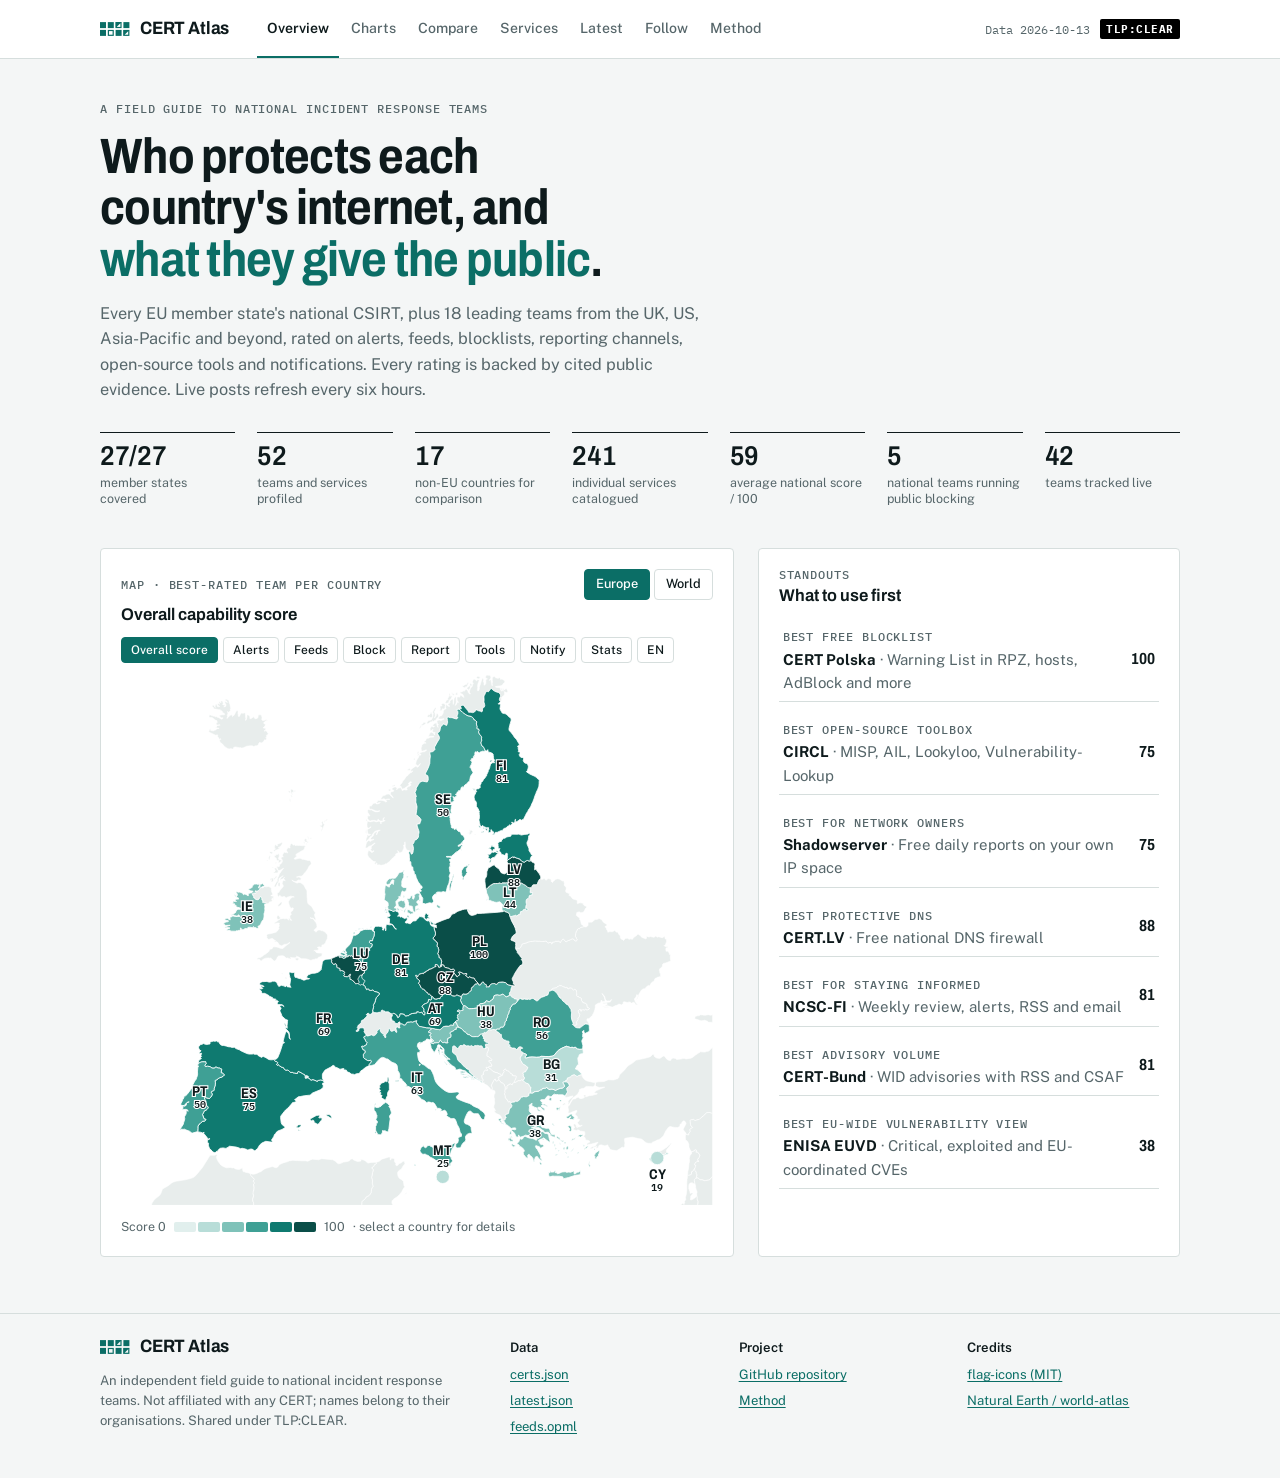
==== docs/index.html @ 07f486ee "Charts: drop before/after chart; add citizen-vs-defender flag map, score spread by region and gaps c" ====
<!doctype html>
<html lang="en">
<meta charset="utf-8">
<meta name="viewport" content="width=device-width, initial-scale=1, viewport-fit=cover">
<title>CERT Atlas</title>
<link rel="icon" href="data:image/svg+xml,%3Csvg xmlns='http://www.w3.org/2000/svg' viewBox='-1 -7.5 27 27'%3E%3Cg fill='%230b6e66'%3E%3Crect width='5' height='5'/%3E%3Crect x='6.5' width='5' height='5'/%3E%3Cpath d='M13 5V0h5z'/%3E%3Crect x='19.5' width='5' height='5'/%3E%3Crect y='6.5' width='5' height='5'/%3E%3Crect x='13' y='6.5' width='5' height='5'/%3E%3Cpath d='M19.5 11.5V6.5h5z'/%3E%3C/g%3E%3C/svg%3E">
<meta name="description" content="A field guide to national incident response teams: all 27 EU member states plus 18 teams worldwide: capabilities, ratings, feeds, blocklists, alerts and reporting channels.">
<link rel="preconnect" href="https://fonts.googleapis.com">
<link rel="preconnect" href="https://fonts.gstatic.com" crossorigin>
<link rel="stylesheet" href="https://fonts.googleapis.com/css2?family=Archivo:wdth,wght@62..125,500..800&family=IBM+Plex+Mono:wght@400;500&family=Public+Sans:wght@400;500;600;700&display=swap">
<style>
/* Layout: slim sticky brand bar with underline tabs; left-aligned hero with a ruled spec strip; content on a 1120px column with hairline-ruled panels. Identity: teal "signal" ink, the 8-cell rating fingerprint as logomark. */
:root {
  --bg: #f4f6f6;
  --surface: #ffffff;
  --sunk: #e8edec;
  --ink: #0e1a1c;
  --muted: #56666a;
  --line: #d6dedd;
  --accent: #0b6e66;
  --accent-ink: #ffffff;
  --s0: #e1efed; --s1: #b8ddd8; --s2: #7fc2b9; --s3: #3fa095; --s4: #0f7a70; --s5: #0a4e48;
  --ok: #1a7f4b; --warn: #a15c00; --bad: #b42318;
  --c1: #2a78d6; --c2: #eb6834; --c3: #1baf7a;
  --f-display: "Archivo", "Arial Narrow", system-ui, sans-serif;
  --f-body: "Public Sans", system-ui, -apple-system, "Segoe UI", sans-serif;
  --f-mono: "IBM Plex Mono", ui-monospace, "SFMono-Regular", Menlo, monospace;
  --r: 4px;
}
@media (prefers-color-scheme: dark) {
  :root:not([data-theme="light"]) {
    --bg: #0b1213; --surface: #111b1c; --sunk: #172426; --ink: #e3ecea; --muted: #93a6a5; --line: #233335;
    --accent: #4fc1b3; --accent-ink: #0b1213;
    --s0: #15292a; --s1: #1b3f3d; --s2: #1f5f59; --s3: #2a867d; --s4: #46b1a4; --s5: #8edbd0;
    --ok: #4cc38a; --warn: #f0a541; --bad: #ff7b72;
    --c1: #3987e5; --c2: #d95926; --c3: #199e70;
    color-scheme: dark;
  }
}
:root[data-theme="dark"] {
  --bg: #0b1213; --surface: #111b1c; --sunk: #172426; --ink: #e3ecea; --muted: #93a6a5; --line: #233335;
  --accent: #4fc1b3; --accent-ink: #0b1213;
  --s0: #15292a; --s1: #1b3f3d; --s2: #1f5f59; --s3: #2a867d; --s4: #46b1a4; --s5: #8edbd0;
  --ok: #4cc38a; --warn: #f0a541; --bad: #ff7b72;
  --c1: #3987e5; --c2: #d95926; --c3: #199e70;
  color-scheme: dark;
}
* { box-sizing: border-box; }
body { background: var(--bg); color: var(--ink); font: 15px/1.55 var(--f-body); margin: 0; }
a { color: var(--accent); text-underline-offset: 2px; }
a:focus-visible, button:focus-visible, input:focus-visible, select:focus-visible, [tabindex]:focus-visible { outline: 2px solid var(--accent); outline-offset: 2px; }
.wrap { max-width: 1120px; margin: 0 auto; padding-inline: 20px; }
h1, h2, h3 { font-family: var(--f-display); text-wrap: balance; margin: 0; line-height: 1.1; }
h2 { font-size: 1.75rem; font-stretch: 88%; font-weight: 700; letter-spacing: -.005em; }
h3 { font-size: 1.06rem; font-weight: 650; font-stretch: 96%; }
.mono { font-family: var(--f-mono); font-size: .82em; }
.muted { color: var(--muted); }
.eyebrow { font: 500 .72rem/1 var(--f-mono); letter-spacing: .08em; text-transform: uppercase; color: var(--muted); }

/* Brand bar */
header.topbar { position: sticky; top: env(safe-area-inset-top, 0px); z-index: 6; background: color-mix(in srgb, var(--surface) 94%, transparent); backdrop-filter: saturate(1.4) blur(8px); border-bottom: 1px solid var(--line); }
.bar-in { display: flex; align-items: center; gap: 0 28px; min-height: 58px; flex-wrap: wrap; }
.brand { display: inline-flex; align-items: center; gap: 10px; color: var(--ink); text-decoration: none; font: 700 1.12rem/1 var(--f-display); font-stretch: 92%; letter-spacing: -.01em; white-space: nowrap; }
.brand .mark { width: 30px; height: 14px; color: var(--accent); fill: currentColor; flex: none; }
nav.tabs { display: flex; gap: 2px; overflow-x: auto; scrollbar-width: none; flex: 1 1 auto; min-width: 0; align-self: stretch; }
nav.tabs button { font: 500 .88rem/1 var(--f-body); color: var(--muted); background: none; border: 0; border-bottom: 2px solid transparent; padding: 0 10px; cursor: pointer; white-space: nowrap; min-height: 58px; }
nav.tabs button[aria-selected="true"] { color: var(--ink); border-bottom-color: var(--accent); font-weight: 600; }
nav.tabs button:hover:not([aria-selected="true"]) { color: var(--ink); }
.bar-meta { display: flex; align-items: center; gap: 10px; font: .72rem var(--f-mono); color: var(--muted); white-space: nowrap; }
.tlp { font: 600 .66rem/1 var(--f-mono); background: #000; color: #fff; padding: 4px 6px; border-radius: 2px; letter-spacing: .05em; }
.tlp b { color: #fff; }
@media (max-width: 900px) {
  .bar-in { padding-top: 10px; }
  nav.tabs { order: 3; flex-basis: 100%; }
  nav.tabs button:first-child { padding-left: 0; }
  nav.tabs button { min-height: 42px; }
  .bar-meta { margin-left: auto; }
  #asof { display: none; }
}
/* Hero */
.hero .wrap { padding-block: 44px 28px; display: grid; gap: 16px; }
h1 { font-size: clamp(2rem, 4.4vw, 3.1rem); font-stretch: 86%; font-weight: 700; letter-spacing: -.015em; line-height: 1.04; max-width: 20ch; }
h1 em { font-style: normal; color: var(--accent); }
.lede { max-width: 62ch; color: var(--muted); margin: 0; font-size: 1.02rem; }
.kpis { display: grid; grid-template-columns: repeat(auto-fit, minmax(128px, 1fr)); gap: 0 22px; margin-top: 14px; }
.kpi { border-top: 1px solid var(--ink); padding: 10px 0 4px; display: grid; gap: 4px; align-content: start; }
.kpi b { font: 600 1.7rem/1 var(--f-display); font-stretch: 90%; font-variant-numeric: tabular-nums; letter-spacing: -.01em; }
.kpi span { font-size: .78rem; color: var(--muted); line-height: 1.35; }

main section { padding-block: 8px 56px; }
.section-head { display: flex; flex-wrap: wrap; gap: 8px 20px; align-items: end; justify-content: space-between; margin: 28px 0 18px; }
.section-head p { margin: 6px 0 0; color: var(--muted); max-width: 70ch; }

/* Overview: map + leaders */
.overview { display: grid; grid-template-columns: minmax(0, 1.5fr) minmax(0, 1fr); gap: 24px; }
@media (max-width: 860px) { .overview { grid-template-columns: 1fr; } }
.panel { background: var(--surface); border: 1px solid var(--line); border-radius: var(--r); padding: 20px; min-width: 0; }
.flag { width: 20px; height: 15px; border-radius: 2px; box-shadow: 0 0 0 1px var(--line); object-fit: cover; flex: none; display: inline-block; vertical-align: -2px; background: var(--sunk); }
.flag.lg { width: 32px; height: 24px; border-radius: 3px; }
.flag.globe { display: inline-grid; place-items: center; font-size: .7rem; color: var(--muted); }
.badge { display: inline-flex; gap: 6px; align-items: center; vertical-align: middle; }
.metricbar { display: flex; flex-wrap: wrap; gap: 5px; margin-top: 12px; }
.metricbar .chip { padding: 6px 9px; font-size: .75rem; }
.mapwrap { position: relative; margin-top: 10px; }
#map { width: 100%; height: auto; display: block; }
#map .ctx { fill: var(--sunk); stroke: var(--surface); stroke-width: .8; }
#map .eu { stroke: var(--surface); stroke-width: 1.1; cursor: pointer; transition: opacity .15s; }
#map .eu:hover, #map .eu:focus-visible { stroke: var(--ink); stroke-width: 2; outline: none; }
#map .lbl { font: 700 19px var(--f-display); font-stretch: 80%; fill: var(--ink); stroke: var(--surface); stroke-width: 3px; paint-order: stroke; pointer-events: none; text-anchor: middle; }
#map.world .lbl { font-size: 12px; stroke-width: 2.5px; }
#map.world .eu { stroke-width: .6; }
#map .lbl tspan.v { font: 600 14px var(--f-mono); }
.tip { position: absolute; z-index: 2; pointer-events: none; background: var(--ink); color: var(--bg); padding: 8px 10px; border-radius: 6px; font-size: .8rem; max-width: 240px; box-shadow: 0 6px 18px rgb(0 0 0 / .2); }
.tip b { display: block; font-size: .9rem; }
.sw { display: inline-block; width: 12px; height: 12px; border-radius: 2px; vertical-align: -1px; margin-right: 4px; }
.chart-grid { display: grid; grid-template-columns: minmax(0, 1fr) minmax(0, 1fr); gap: 24px; margin-top: 24px; }
@media (max-width: 860px) { .chart-grid { grid-template-columns: 1fr; } }
.h2h { display: grid; grid-template-columns: minmax(0, 1.1fr) minmax(0, 1fr); gap: 20px; align-items: start; margin-top: 12px; }
@media (max-width: 760px) { .h2h { grid-template-columns: 1fr; } }
.pickers { display: grid; gap: 8px; }
.picker { display: grid; grid-template-columns: 18px minmax(0, 1fr); gap: 8px; align-items: center; }
.picker select { font: inherit; padding: 7px 9px; border: 1px solid var(--line); border-radius: var(--r); background: var(--surface); color: var(--ink); min-width: 0; width: 100%; }
#radar { width: 100%; max-width: 520px; height: auto; display: block; }
#radar text { fill: var(--muted); font: 500 11px var(--f-body); }
#radar .ring { fill: none; stroke: var(--line); }
#radar .axis { stroke: var(--line); }
.rank { display: grid; gap: 5px; }
.rank .row { display: grid; grid-template-columns: minmax(120px, 210px) minmax(0, 1fr) 30px; gap: 10px; align-items: center; font-size: .82rem; cursor: pointer; background: none; border: 0; color: inherit; padding: 2px 0; text-align: left; font-family: inherit; }
.rank .row:hover .bar-fill { filter: brightness(1.12); }
.rank .nm { overflow: hidden; text-overflow: ellipsis; white-space: nowrap; display: flex; gap: 6px; align-items: center; min-width: 0; }
.rank .track { height: 12px; background: var(--sunk); border-radius: 3px; overflow: hidden; }
.rank .bar-fill { height: 100%; border-radius: 0 4px 4px 0; display: block; }
.rank b { font: 500 .78rem var(--f-mono); text-align: right; font-variant-numeric: tabular-nums; }
.fresh .track { position: relative; height: 14px; background: none; border-radius: 0; overflow: visible; }
.fresh .track::before { content: ""; position: absolute; left: 0; right: 0; top: 50%; border-top: 1px solid var(--line); }
.fresh .stem { position: absolute; left: 0; top: 50%; height: 2px; margin-top: -1px; background: var(--s2); border-radius: 2px; }
.fresh .dot { position: absolute; top: 50%; width: 11px; height: 11px; margin: -5.5px 0 0 -5.5px; border-radius: 50%; box-shadow: 0 0 0 2px var(--surface); }
.axisrow { display: grid; grid-template-columns: minmax(120px, 210px) minmax(0, 1fr) 30px; gap: 10px; font: .68rem var(--f-mono); color: var(--muted); }
.axisrow .ticks { position: relative; height: 14px; }
.axisrow .ticks span { position: absolute; transform: translateX(-50%); white-space: nowrap; }
.evw { display: grid; gap: 12px; margin-top: 12px; }
.evw .grp { display: grid; grid-template-columns: minmax(120px, 230px) minmax(0, 1fr); gap: 4px 12px; align-items: center; font-size: .85rem; }
.evw .bars2 { display: grid; gap: 3px; }
.evw .b { display: grid; grid-template-columns: minmax(0, 1fr) 44px; gap: 8px; align-items: center; }
.evw .t { height: 11px; background: var(--sunk); border-radius: 3px; overflow: hidden; }
.evw .t span { display: block; height: 100%; border-radius: 0 4px 4px 0; }
.evw .b b { font: 500 .75rem var(--f-mono); font-variant-numeric: tabular-nums; }
.quad-wrap { overflow-x: auto; margin-top: 14px; }
.quad { display: grid; grid-template-columns: 34px repeat(7, minmax(64px, 1fr)); grid-template-rows: repeat(7, minmax(52px, auto)) 34px; min-width: 560px; position: relative; }
.quad .cell { border-right: 1px dashed var(--line); border-bottom: 1px dashed var(--line); padding: 5px; display: flex; flex-wrap: wrap; gap: 4px; align-content: flex-start; }
.quad .cell.hi-x.hi-y { background: color-mix(in srgb, var(--s1) 45%, transparent); }
.quad .cell.hi-x:not(.hi-y), .quad .cell.hi-y:not(.hi-x) { background: color-mix(in srgb, var(--s0) 55%, transparent); }
.quad .fl { all: unset; cursor: pointer; line-height: 0; border-radius: 2px; }
.quad .fl:hover .flag, .quad .fl:focus-visible .flag { box-shadow: 0 0 0 2px var(--accent); }
.quad .fl:focus-visible { outline: none; }
.quad .ax { font: .7rem var(--f-mono); color: var(--muted); display: flex; align-items: center; justify-content: center; }
.quad .ax.y { justify-content: flex-end; padding-right: 8px; }
.quad .qlab { position: absolute; font: 600 .68rem/1.2 var(--f-mono); letter-spacing: .06em; text-transform: uppercase; color: var(--accent); pointer-events: none; }
.quad-axis { display: flex; justify-content: space-between; font-size: .75rem; color: var(--muted); margin: 6px 0 0 34px; min-width: 526px; }
.spread { display: grid; gap: 4px; margin-top: 14px; }
.spread .srow { display: grid; grid-template-columns: minmax(110px, 190px) minmax(0, 1fr); gap: 12px; align-items: end; border-bottom: 1px solid var(--line); padding: 8px 0 6px; }
.spread .slab { font-size: .82rem; padding-bottom: 2px; }
.spread .slab small { display: block; color: var(--muted); font: .7rem var(--f-mono); }
.spread .strack { position: relative; }
.spread .fl { all: unset; position: absolute; cursor: pointer; line-height: 0; transform: translateX(-50%); }
.spread .fl:hover .flag, .spread .fl:focus-visible .flag { box-shadow: 0 0 0 2px var(--accent); }
.spread .med { position: absolute; bottom: -6px; top: -4px; width: 0; border-left: 2px solid var(--ink); opacity: .55; }
.spread .ticks { position: relative; height: 16px; font: .68rem var(--f-mono); color: var(--muted); }
.spread .ticks span { position: absolute; transform: translateX(-50%); }
.gaps { display: grid; gap: 8px; margin-top: 12px; }
.gaps .g { display: grid; grid-template-columns: minmax(130px, 260px) minmax(0, 1fr); gap: 12px; align-items: center; font-size: .84rem; }
.gaps .stack { display: flex; height: 22px; border-radius: 3px; overflow: hidden; gap: 2px; }
.gaps .stack span:first-child { box-shadow: inset 0 0 0 1px var(--line); }
.gaps .stack span { display: flex; align-items: center; justify-content: center; font: 600 .7rem var(--f-mono); min-width: 0; overflow: hidden; }
.matrix td.m { text-align: center; padding: 6px 4px; }
.matrix th.m { text-align: center; padding-inline: 4px; }
.mdot { display: inline-block; border-radius: 50%; background: var(--s4); vertical-align: middle; }
.mdot.z { width: 4px; height: 4px; background: var(--line); }
 display: grid; grid-template-columns: repeat(7, 1fr); gap: 5px; margin-top: 14px; }
.tile { aspect-ratio: 1; max-width: 100%; border-radius: 5px; border: 0; cursor: pointer; display: grid; place-content: center; text-align: center; font: 700 clamp(.8rem, 2.4vw, 1.05rem)/1 var(--f-display); font-stretch: 80%; padding: 2px; transition: transform .12s; }
.tile small { display: block; font: 500 .62rem/1 var(--f-mono); margin-top: 3px; opacity: .85; }
.tile:hover { transform: scale(1.06); }
.tile.dim { opacity: .25; }
.legend { display: flex; align-items: center; gap: 8px; margin-top: 12px; font-size: .78rem; color: var(--muted); flex-wrap: wrap; }
.ramp { display: flex; gap: 2px; }
.ramp i { width: 22px; height: 10px; border-radius: 2px; display: block; }
.leaders { display: grid; gap: 2px; margin-top: 10px; }
.leader { display: grid; grid-template-columns: 26px minmax(0, 1fr) auto; gap: 10px; align-items: center; padding: 7px 4px; border-bottom: 1px solid var(--line); cursor: pointer; background: none; border-left: 0; border-right: 0; border-top: 0; text-align: left; color: inherit; font: inherit; width: 100%; }
.leader:hover { background: var(--sunk); }
.leader .rank { font: 500 .78rem var(--f-mono); color: var(--muted); }
.leader .nm { min-width: 0; overflow: hidden; text-overflow: ellipsis; white-space: nowrap; }
.score { font: 700 1rem/1 var(--f-display); font-variant-numeric: tabular-nums; font-stretch: 80%; }
.bars { display: grid; gap: 8px; margin-top: 12px; }
.bar { display: grid; grid-template-columns: minmax(110px, 190px) minmax(0, 1fr) 30px; gap: 10px; align-items: center; font-size: .85rem; }
.bar .track { height: 10px; background: var(--sunk); border-radius: 3px; overflow: hidden; }
.bar .fill { height: 100%; background: var(--s4); border-radius: 0 4px 4px 0; }
.bar b { font: 500 .8rem var(--f-mono); text-align: right; font-variant-numeric: tabular-nums; }
.two { display: grid; grid-template-columns: 1fr 1fr; gap: 24px; margin-top: 24px; }
@media (max-width: 860px) { .two { grid-template-columns: 1fr; } }

/* Controls */
.controls { display: flex; flex-wrap: wrap; gap: 8px; align-items: center; margin-bottom: 14px; }
input[type="search"] { font: inherit; padding: 9px 12px; border: 1px solid var(--line); border-radius: var(--r); background: var(--surface); color: var(--ink); min-width: 0; flex: 1 1 220px; max-width: 360px; }
.chip { font: 500 .8rem/1 var(--f-body); padding: 8px 11px; border-radius: var(--r); border: 1px solid var(--line); background: var(--surface); color: var(--ink); cursor: pointer; }
.chip[aria-pressed="true"] { background: var(--accent); color: var(--accent-ink); border-color: var(--accent); }

/* Compare table */
.tablewrap { overflow-x: auto; border: 1px solid var(--line); border-radius: var(--r); background: var(--surface); }
table { border-collapse: collapse; width: 100%; font-size: .88rem; }
th, td { padding: 9px 10px; border-bottom: 1px solid var(--line); text-align: left; vertical-align: middle; }
th { font: 600 .72rem/1.2 var(--f-mono); text-transform: uppercase; letter-spacing: .04em; color: var(--muted); background: var(--sunk); position: sticky; top: 0; white-space: nowrap; }
th button { all: unset; cursor: pointer; }
th button:focus-visible { outline: 2px solid var(--accent); }
th.dim, td.dim { text-align: center; padding-inline: 4px; }
tbody tr { cursor: pointer; }
tbody tr:hover { background: var(--sunk); }
.cc { font: 600 .72rem/1 var(--f-mono); padding: 4px 5px; border-radius: 3px; background: var(--sunk); color: var(--ink); display: inline-block; min-width: 30px; text-align: center; }
.kind { font-size: .72rem; color: var(--muted); }
.pip { display: inline-block; width: 16px; height: 16px; border-radius: 3px; border: 1.5px solid var(--s4); vertical-align: middle; }
.pip.v1 { background: linear-gradient(135deg, var(--s4) 50%, transparent 50%); }
.pip.v2 { background: var(--s4); }
.scorecell { display: flex; align-items: center; gap: 8px; min-width: 110px; }
.scorecell .track { flex: 1; height: 6px; background: var(--sunk); border-radius: 3px; overflow: hidden; }
.scorecell .fill { height: 100%; background: var(--accent); }

/* Services */
.catnav { display: flex; flex-wrap: wrap; gap: 6px; margin-bottom: 18px; }
.cat { margin-bottom: 28px; }
.cat-head { display: flex; align-items: baseline; gap: 10px; border-bottom: 2px solid var(--ink); padding-bottom: 6px; margin-bottom: 4px; }
.cat-head .n { font: 500 .8rem var(--f-mono); color: var(--muted); }
.svc { display: grid; grid-template-columns: 150px minmax(0, 1fr); gap: 4px 16px; padding: 10px 0; border-bottom: 1px solid var(--line); }
@media (max-width: 620px) { .svc { grid-template-columns: 1fr; } }
.svc .who { display: flex; gap: 6px; align-items: flex-start; flex-wrap: wrap; }
.svc .who button { all: unset; cursor: pointer; font-weight: 600; font-size: .85rem; }
.svc .who button:hover { text-decoration: underline; }
.svc .what { min-width: 0; }
.svc .what p { margin: 2px 0 0; color: var(--muted); font-size: .9rem; }
.svc .what a, .svc .what strong { font-weight: 600; overflow-wrap: anywhere; }

/* Latest */
.feed-list { display: grid; gap: 0; }
.item { display: grid; grid-template-columns: 92px minmax(0, 1fr); gap: 12px; padding: 12px 0; border-bottom: 1px solid var(--line); }
.item time { font: 500 .78rem/1.4 var(--f-mono); color: var(--muted); font-variant-numeric: tabular-nums; }
.item a { font-weight: 600; overflow-wrap: anywhere; }
.item p { margin: 3px 0 0; font-size: .87rem; color: var(--muted); }
.status { font: 600 .72rem/1 var(--f-mono); display: inline-flex; align-items: center; gap: 5px; white-space: nowrap; }
.status.ok { color: var(--ok); } .status.stale { color: var(--warn); } .status.none { color: var(--muted); }
.empty { padding: 28px; border: 1px dashed var(--line); border-radius: var(--r); background: var(--surface); }
.empty h3 { margin-bottom: 6px; }
.copy { align-self: center; font: 500 .72rem var(--f-mono); padding: 4px 8px; border: 1px solid var(--line); background: var(--surface); color: var(--ink); border-radius: 4px; cursor: pointer; }
.url { font: .78rem var(--f-mono); overflow-wrap: anywhere; color: var(--muted); }

/* Detail dialog */
dialog { border: 1px solid var(--line); border-radius: 10px; padding: 0; width: min(760px, calc(100vw - 32px)); max-height: calc(100dvh - 48px); background: var(--surface); color: var(--ink); }
dialog::backdrop { background: rgb(8 12 20 / .55); }
.dlg-head { position: sticky; top: 0; background: var(--surface); border-bottom: 1px solid var(--line); padding: 18px 20px 14px; display: grid; grid-template-columns: minmax(0, 1fr) auto; gap: 12px; z-index: 1; }
.dlg-head h2 { font-size: 1.8rem; }
.dlg-body { padding: 18px 20px 24px; display: grid; gap: 20px; }
.close { font: 600 .85rem var(--f-body); border: 1px solid var(--line); background: var(--sunk); color: var(--ink); border-radius: 999px; padding: 7px 12px; cursor: pointer; height: fit-content; }
.facts { display: grid; grid-template-columns: repeat(auto-fit, minmax(200px, 1fr)); gap: 10px 20px; margin: 0; }
.facts div { min-width: 0; } .facts dt { font: 500 .7rem var(--f-mono); text-transform: uppercase; letter-spacing: .06em; color: var(--muted); } .facts dd { margin: 2px 0 0; overflow-wrap: anywhere; }
.fingerprint { display: grid; grid-template-columns: repeat(auto-fit, minmax(210px, 1fr)); gap: 6px 18px; }
.fp { display: grid; grid-template-columns: minmax(0, 1fr) auto; gap: 8px; align-items: center; font-size: .85rem; }
.fp .cells { display: flex; gap: 3px; } .fp .cells i { width: 18px; height: 10px; border-radius: 2px; background: var(--sunk); display: block; } .fp .cells i.on { background: var(--s4); }
.evid { display: grid; grid-template-columns: repeat(auto-fit, minmax(260px, 1fr)); gap: 10px 20px; margin-top: 8px; }
.ev p { margin: 3px 0 0; font-size: .82rem; color: var(--muted); }
.stat { display: flex; gap: 12px; align-items: baseline; padding: 6px 0; border-bottom: 1px solid var(--line); }
.stat b { font: 700 1.3rem/1 var(--f-display); font-stretch: 75%; min-width: 110px; }
.method > * { max-width: 72ch; }
.method h2 { margin-top: 28px; }
.method li { margin-bottom: 6px; }
.foot { display: grid; grid-template-columns: minmax(0, 1.2fr) minmax(0, 2fr); gap: 24px 40px; }
@media (max-width: 760px) { .foot { grid-template-columns: 1fr; } }
.foot-brand p { margin: 10px 0 0; max-width: 46ch; }
.foot-cols { display: grid; grid-template-columns: repeat(auto-fit, minmax(140px, 1fr)); gap: 16px; }
.foot-cols div { display: grid; gap: 6px; align-content: start; }
.foot-cols strong { color: var(--ink); font-weight: 600; }
footer { border-top: 1px solid var(--line); padding-block: 24px 40px; font-size: .82rem; color: var(--muted); }
footer .wrap { display: grid; gap: 8px; }
@media (prefers-reduced-motion: reduce) { .tile { transition: none; } .tile:hover { transform: none; } }
</style>

<header class="topbar">
  <div class="wrap bar-in">
    <a class="brand" href="#overview" data-home><svg class="mark" viewBox="0 0 25 11.5" aria-hidden="true"><rect x="0" y="0" width="5" height="5"/><rect x="6.5" y="0" width="5" height="5"/><path d="M13 5V0h5z"/><rect x="13.5" y=".5" width="4" height="4" fill="none" stroke="currentColor"/><rect x="19.5" y="0" width="5" height="5"/><rect x="0" y="6.5" width="5" height="5"/><rect x="7" y="7" width="4" height="4" fill="none" stroke="currentColor"/><rect x="13" y="6.5" width="5" height="5"/><path d="M19.5 11.5V6.5h5z"/><rect x="20" y="7" width="4" height="4" fill="none" stroke="currentColor"/></svg><span>CERT Atlas</span></a>
    <nav class="tabs" aria-label="Sections" role="tablist" id="tabs">
      <button role="tab" data-tab="overview" aria-selected="true">Overview</button>
      <button role="tab" data-tab="charts" aria-selected="false">Charts</button>
      <button role="tab" data-tab="compare" aria-selected="false">Compare</button>
      <button role="tab" data-tab="services" aria-selected="false">Services</button>
      <button role="tab" data-tab="latest" aria-selected="false">Latest</button>
      <button role="tab" data-tab="follow" aria-selected="false">Follow</button>
      <button role="tab" data-tab="method" aria-selected="false">Method</button>
    </nav>
    <div class="bar-meta"><span id="asof"></span><span class="tlp" title="Traffic Light Protocol: may be shared without restriction"><b>TLP:CLEAR</b></span></div>
  </div>
</header>

<section class="hero">
  <div class="wrap">
    <span class="eyebrow">A field guide to national incident response teams</span>
    <h1>Who protects each country's internet, and <em>what they give the public</em>.</h1>
    <p class="lede">Every EU member state's national CSIRT, plus 18 leading teams from the UK, US, Asia-Pacific and beyond, rated on alerts, feeds, blocklists, reporting channels, open-source tools and notifications. Every rating is backed by cited public evidence. Live posts refresh every six hours.</p>
    <div class="kpis" id="kpis"></div>
  </div>
</section>

<main>
  <section id="overview" data-panel="overview">
    <div class="wrap">
      <div class="overview">
        <div class="panel">
          <div style="display:flex;justify-content:space-between;gap:10px;flex-wrap:wrap;align-items:center"><div class="eyebrow">Map · best-rated team per country</div><div role="group" aria-label="Map area" style="display:flex;gap:4px"><button class="chip" data-scope="europe" aria-pressed="true">Europe</button><button class="chip" data-scope="world" aria-pressed="false">World</button></div></div>
          <h3 style="margin-top:6px" id="maptitle">Overall capability score</h3>
          <div class="metricbar" id="metrics" role="group" aria-label="Colour the map by"></div>
          <div class="mapwrap"><svg id="map" role="img" aria-labelledby="maptitle"></svg><div class="tip" id="tip" hidden></div></div>
          <div class="legend" id="maplegend"></div>
        </div>
        <div class="panel">
          <div class="eyebrow">Standouts</div>
          <h3 style="margin-top:6px">What to use first</h3>
          <div id="standouts" class="bars"></div>
        </div>
      </div>
    </div>
  </section>

  <section id="charts" data-panel="charts" hidden>
    <div class="wrap">
      <div class="section-head">
        <div><h2>Charts</h2><p>Put teams side by side, see who each team mainly serves, how scores spread across regions, where national teams fall short, and which kinds of service each one offers. Select any flag or team name to open its profile.</p></div>
      </div>
      <div class="panel">
        <div class="eyebrow">Head to head</div>
        <h3 style="margin-top:6px">Compare up to three teams on the eight rubric dimensions</h3>
        <div class="h2h">
          <svg id="radar" viewBox="0 0 520 430" role="img" aria-label="Radar chart comparing the selected teams"></svg>
          <div>
            <div class="pickers" id="pickers"></div>
            <div class="tablewrap" style="margin-top:14px"><table id="h2htable"></table></div>
          </div>
        </div>
      </div>
      <div class="panel" style="margin-top:24px">
        <div class="eyebrow">Who they serve</div>
        <h3 style="margin-top:6px">Citizen-facing versus defender-facing services</h3>
        <p class="muted" style="font-size:.82rem;margin:6px 0 0;max-width:80ch">Across: alerts, reporting channels and protective blocking, the things the public uses. Up: feeds, open-source tools and network-owner notifications, the things security teams use. Each flag is a team; select one for its profile.</p>
        <div class="quad-wrap"><div class="quad" id="quad"></div></div>
      </div>
      <div class="panel" style="margin-top:24px">
        <div class="eyebrow">Spread</div>
        <h3 style="margin-top:6px">Every team's score, grouped by region</h3>
        <p class="muted" style="font-size:.82rem;margin:6px 0 0">Each flag is one team. The thin line marks the region's median.</p>
        <div id="spread" class="spread"></div>
      </div>
      <div class="panel" style="margin-top:24px">
        <div style="display:flex;justify-content:space-between;gap:10px;flex-wrap:wrap;align-items:center"><div class="eyebrow">Gaps</div><div role="group" aria-label="Teams" style="display:flex;gap:4px"><button class="chip" data-gaps="eu" aria-pressed="true">EU national</button><button class="chip" data-gaps="intl" aria-pressed="false">Non-EU national</button></div></div>
        <h3 style="margin-top:6px">Where national teams fall short</h3>
        <div class="legend" id="gaps-legend" style="margin-top:8px"></div>
        <div id="gaps" class="gaps"></div>
      </div>
      <div class="panel" style="margin-top:24px">
        <div class="eyebrow">EU vs the world</div>
        <h3 style="margin-top:6px">Average rating per dimension: EU national teams compared with non-EU national teams</h3>
        <div class="legend" id="evw-legend" style="margin-top:8px"></div>
        <div id="evw" class="evw"></div>
      </div>
      <div class="panel" style="margin-top:24px">
        <div class="eyebrow">Who offers what</div>
        <h3 style="margin-top:6px">Number of services per team in each category</h3>
        <p class="muted" style="font-size:.8rem;margin:6px 0 10px">Larger dot, more services in that category. Hover a dot for the service names.</p>
        <div class="tablewrap"><table class="matrix" id="matrix"></table></div>
      </div>
    </div>
  </section>

  <section id="compare" data-panel="compare" hidden>
    <div class="wrap">
      <div class="section-head">
        <div><h2>Compare capabilities</h2><p>Each square is one rubric dimension: empty means none found, half means limited or constituency-only, full means public and mature. Select a row for the full profile.</p></div>
      </div>
      <div class="controls">
        <input type="search" id="q" placeholder="Search team, country or service" aria-label="Search teams">
        <div id="kindchips" style="display:flex;gap:6px;flex-wrap:wrap"></div>
      </div>
      <div class="tablewrap"><table id="table"><thead></thead><tbody></tbody></table></div>
    </div>
  </section>

  <section id="services" data-panel="services" hidden>
    <div class="wrap">
      <div class="section-head">
        <div><h2>Service directory</h2><p>Every service from every team, grouped by what it does. Start with feeds and blocklists if you run a network, or with reporting channels and alerts if you need help.</p></div>
      </div>
      <div class="controls"><input type="search" id="q2" placeholder="Filter services" aria-label="Filter services"></div>
      <div class="catnav" id="catnav"></div>
      <div id="catlist"></div>
    </div>
  </section>

  <section id="latest" data-panel="latest" hidden>
    <div class="wrap">
      <div class="section-head">
        <div><h2>Latest from the teams</h2><p id="latest-sub">How recently each team published, and the newest posts across all team feeds.</p></div>
      </div>
      <div class="panel" style="margin-bottom:24px">
        <div class="eyebrow">Freshness · from the live feeds</div>
        <h3 style="margin-top:6px">Days since each team last published</h3>
        <p class="muted" style="font-size:.8rem;margin:6px 0 10px">Square-root scale, so recent differences stay readable. Green: within 30 days. Amber: within 180 days. Red: older.</p>
        <div class="rank fresh" id="fresh"></div>
      </div>
      <div class="controls"><input type="search" id="q3" placeholder="Filter posts" aria-label="Filter posts"><select id="team3" aria-label="Show posts from" class="chip" style="padding:8px 10px"><option value="">All teams</option></select><label class="chip" style="display:inline-flex;gap:6px;align-items:center"><input type="checkbox" id="mix3" checked> Max 2 per team</label></div>
      <div id="latest-list"></div>
    </div>
  </section>

  <section id="follow" data-panel="follow" hidden>
    <div class="wrap">
      <div class="section-head">
        <div><h2>Follow the teams</h2><p>Newsletters and mailing lists need a personal sign-up with email confirmation. Feeds can go into any reader. To receive feeds by email, add them to a reader that sends email digests, or import the OPML file from this site's repository.</p></div>
      </div>
      <div class="two" style="margin-top:0">
        <div class="panel"><h3>Newsletters & mailing lists</h3><div id="newsletters" class="feed-list" style="margin-top:8px"></div></div>
        <div class="panel"><h3>Feeds, by team</h3><p class="muted" style="font-size:.8rem;margin:6px 0 0">● live: posted in the last 180 days · ◇ quiet: nothing newer · ▲ stale: last fetch failed · ◆ page watch: no feed, new links read from the news page · ⊘ blocked: the site refuses automated readers · ○ none: nothing to track</p><div id="feedurls" class="feed-list" style="margin-top:8px"></div></div>
      </div>
    </div>
  </section>

  <section id="method" data-panel="method" hidden>
    <div class="wrap method">
      <h2>Method</h2>
      <h3 style="margin-top:18px">What is rated</h3>
      <p>Each team is rated on eight things it offers the public: alerts and advisories, machine-readable feeds, protective blocking, reporting channels, open-source tools, proactive notification of network owners, published statistics and reports, and how usable it is in English. Each area scores 0 (nothing found), 1 (limited, occasional or only for the team's own constituency) or 2 (public and mature). The overall score is the total, scaled to 100.</p>
      <h3 style="margin-top:18px">How ratings were made</h3>
      <p>Assessors rated each team only from public evidence found through web search in October 2026: official pages, RFC 2350 profiles, annual reports and reputable press. Every area score in a team's profile comes with a one-line reason, source links and a confidence level. Where no evidence turned up, the score is lower, so a low score can mean the service is hard to find rather than missing. Teams marked low confidence are the ones with the thinnest evidence.</p>
      <h3 style="margin-top:18px">Which teams are included</h3>
      <p>Each EU member state is represented by its national CSIRT under the NIS2 Directive. Separate government or sector teams appear under <em>Related teams</em> in the profile; Spain's CCN-CERT is rated on its own because it runs its own public services. EU-level bodies (CERT-EU, ENISA) and free community services (Shadowserver, abuse.ch, DIVD, MISP) are rated the same way for reference. For international comparison, 18 national teams outside the EU are included: the UK, Switzerland, Norway, Ukraine, the US (CISA and CERT/CC), Canada, Brazil, Japan, South Korea, Singapore, India, China, Taiwan, Hong Kong, Australia, New Zealand and Israel.</p>
      <h3 style="margin-top:18px">Limits</h3>
      <p>These ratings measure what a team visibly offers, not how well it handles incidents behind the scenes. Teams that mainly serve government or critical infrastructure can score lower without being weaker. Check a team's own site before relying on a detail, and send corrections through the repository.</p>
      <h3 style="margin-top:18px">Live posts</h3>
      <p>A scheduled job checks every team's feed every six hours. It tries known feed addresses, then feeds advertised on the team's site, then common feed paths, and finally reads new links from the team's news page. Teams whose sites refuse automated readers are marked as blocked.</p>
    </div>
  </section>
</main>

<footer>
  <div class="wrap foot">
    <div class="foot-brand"><span class="brand"><svg class="mark" viewBox="0 0 25 11.5" aria-hidden="true"><rect x="0" y="0" width="5" height="5"/><rect x="6.5" y="0" width="5" height="5"/><path d="M13 5V0h5z"/><rect x="13.5" y=".5" width="4" height="4" fill="none" stroke="currentColor"/><rect x="19.5" y="0" width="5" height="5"/><rect x="0" y="6.5" width="5" height="5"/><rect x="7" y="7" width="4" height="4" fill="none" stroke="currentColor"/><rect x="13" y="6.5" width="5" height="5"/><path d="M19.5 11.5V6.5h5z"/><rect x="20" y="7" width="4" height="4" fill="none" stroke="currentColor"/></svg><span>CERT Atlas</span></span><p>An independent field guide to national incident response teams. Not affiliated with any CERT; names belong to their organisations. Shared under TLP:CLEAR.</p></div>
    <div class="foot-cols">
      <div><strong>Data</strong><a href="data/certs.json">certs.json</a><a href="data/latest.json">latest.json</a><a href="data/feeds.opml">feeds.opml</a></div>
      <div><strong>Project</strong><a href="https://github.com/angelflyer/story">GitHub repository</a><a href="#method" data-goto="method">Method</a></div>
      <div><strong>Credits</strong><a href="https://github.com/lipis/flag-icons">flag-icons (MIT)</a><a href="https://github.com/topojson/world-atlas">Natural Earth / world-atlas</a></div>
    </div>
  </div>
</footer>

<dialog id="dlg" aria-labelledby="dlg-title"></dialog>

<script>
(function () {
  const $ = (s, el = document) => el.querySelector(s);
  const esc = s => String(s ?? "").replace(/[&<>"']/g, c => ({ "&": "&amp;", "<": "&lt;", ">": "&gt;", '"': "&quot;", "'": "&#39;" }[c]));
  const DIMS = ["adv", "feeds", "block", "report", "oss", "proactive", "transparency", "english"];
  const SHORT = { adv: "Alerts", feeds: "Feeds", block: "Block", report: "Report", oss: "Tools", proactive: "Notify", transparency: "Stats", english: "EN" };
  const KINDS = { national: "National CSIRT", government: "Government CERT", eu: "EU-level", international: "Non-EU national", community: "Community / free" };
  const GRID = { EU: [0, 0], SE: [4, 0], FI: [5, 0], IE: [0, 1], DK: [3, 1], EE: [5, 1], NL: [2, 2], DE: [3, 2], PL: [4, 2], LV: [5, 2], FR: [1, 3], BE: [2, 3], LU: [3, 3], CZ: [4, 3], LT: [5, 3], PT: [0, 4], ES: [1, 4], AT: [3, 4], SK: [4, 4], HU: [5, 4], RO: [6, 4], IT: [2, 5], SI: [3, 5], HR: [4, 5], BG: [6, 5], MT: [2, 6], GR: [5, 6], CY: [6, 6] };
  let D, L = { updated: null, teams: {} }, GEO = null, WORLD = null, metric = "score", mapScope = "europe";
  const FLAGGED = new Set("AT BE BG HR CY CZ DK EE FI FR DE GR HU IE IT LV LT LU MT NL PL PT RO SK SI ES SE EU GB US CA BR JP KR SG IN CN TW HK AU NZ IL CH NO UA".split(" "));
  const flag = (cc, lg) => FLAGGED.has(cc) ? `<img class="flag${lg ? " lg" : ""}" src="flags/${cc.toLowerCase()}.svg" alt="" width="${lg ? 32 : 20}" height="${lg ? 24 : 15}" loading="lazy" decoding="async">` : `<span class="flag globe${lg ? " lg" : ""}" aria-hidden="true">◎</span>`;
  const badge = cc => `<span class="badge">${flag(cc)}<span class="cc">${cc}</span></span>`;
  const SERIES = ["var(--c1)", "var(--c2)", "var(--c3)"];
  let sortKey = "score", sortDir = -1, kindFilter = new Set(Object.keys(KINDS));
  const score = c => Math.round(DIMS.reduce((a, k) => a + (c.scores[k] || 0), 0) / (DIMS.length * 2) * 100);
  const step = s => Math.min(5, Math.floor(s / 100 * 6));
  const byId = id => D.certs.find(c => c.id === id);
  const fmtDate = iso => { if (!iso) return "—"; const d = new Date(iso); return isNaN(d) ? "—" : d.toISOString().slice(0, 10); };
  const QUIET_DAYS = 180;
  function feedStatus(t, long) {
    if (!L.updated) return '<span class="status none">pending</span>';
    if (t && t.status === "watched") return '<span class="status ok" title="No feed; new links are read from the team\'s news page">◆ page watch</span>';
    if (t && t.blocked) return `<span class="status none" title="The site returns 403 to automated readers">⊘ ${long ? "site blocks automated readers" : "blocked"}</span>`;
    if (!t || !(t.status === "ok" || t.status === "stale")) return `<span class="status none">○ ${long ? "no public feed found" : "none"}</span>`;
    const newest = (t.items || []).map(i => i.date).filter(Boolean).sort().pop();
    const quiet = newest && (Date.now() - new Date(newest)) / 864e5 > QUIET_DAYS;
    if (t.status === "stale") return '<span class="status stale">▲ stale</span>';
    if (quiet) return `<span class="status stale" title="Newest post ${newest.slice(0, 10)}">◇ quiet</span>`;
    return '<span class="status ok">● live</span>';
  }
  const pip = v => `<span class="pip v${v}" role="img" aria-label="${["none", "limited", "full"][v]}"></span>`;

  async function load(path, fallback) {
    try { const r = await fetch(path, { cache: "no-store" }); if (!r.ok) throw 0; return await r.json(); } catch (e) { return fallback; }
  }

  function kpis() {
    const nat = D.certs.filter(c => c.kind === "national");
    const ccs = new Set(nat.map(c => c.cc));
    const withFeed = Object.values(L.teams).filter(t => ["ok", "stale", "watched"].includes(t.status)).length;
    const block = nat.filter(c => c.scores.block >= 2).length;
    const avg = Math.round(nat.reduce((a, c) => a + score(c), 0) / nat.length);
    const svc = D.certs.reduce((a, c) => a + c.services.length, 0);
    $("#kpis").innerHTML = [
      [ccs.size + "/27", "member states covered"],
      [D.certs.length, "teams and services profiled"],
      [new Set(D.certs.filter(c => c.kind === "international").map(c => c.cc)).size, "non-EU countries for comparison"],
      [svc, "individual services catalogued"],
      [avg, "average national score / 100"],
      [block, "national teams running public blocking"],
      [L.updated ? withFeed : "—", L.updated ? "teams tracked live" : "live feeds pending first run"]
    ].map(([b, s]) => `<div class="kpi"><b>${b}</b><span>${s}</span></div>`).join("");
    $("#asof").textContent = "Data " + D.meta.asOf;
  }

  const bestByCc = () => { const best = {}; D.certs.filter(c => c.kind === "national" || c.kind === "eu" || (mapScope === "world" && c.kind === "international")).forEach(c => { if (!best[c.cc] || score(c) > score(best[c.cc])) best[c.cc] = c; }); return best; };
  const METRICS = [["score", "Overall score"], ...DIMS.map(k => [k, D_LABEL(k)])];
  function D_LABEL(k) { return SHORT[k]; }
  const FEEDKEYS = { live: ["var(--ok)", "Live"], watch: ["var(--s3)", "Page watch"], quiet: ["var(--warn)", "Quiet or stale"], blocked: ["var(--bad)", "Blocks readers"], none: ["var(--s0)", "No feed"] };
  function feedKey(t) {
    if (!t) return "none";
    if (t.status === "watched") return "watch";
    if (t.blocked) return "blocked";
    if (t.status === "stale") return "quiet";
    if (t.status !== "ok") return "none";
    const newest = (t.items || []).map(i => i.date).filter(Boolean).sort().pop();
    return newest && (Date.now() - new Date(newest)) / 864e5 > QUIET_DAYS ? "quiet" : "live";
  }
  function metricOf(c) {
    if (metric === "score") { const v = score(c); return { fill: `var(--s${step(v)})`, text: `${v}/100`, short: v }; }
    if (metric === "feed") { const k = feedKey(L.teams[c.id]); return { fill: FEEDKEYS[k][0], text: FEEDKEYS[k][1], short: "" }; }
    const v = c.scores[metric]; return { fill: ["var(--s0)", "var(--s2)", "var(--s4)"][v], text: ["None found", "Limited", "Public and mature"][v], short: "" };
  }
  function drawMetrics() {
    $("#metrics").innerHTML = METRICS.map(([k, v]) => `<button class="chip" data-metric="${k}" aria-pressed="${k === metric}" title="${esc(k === "score" || k === "feed" ? v : D.meta.rubric[k])}">${v}</button>`).join("");
  }
  function drawMap() {
    const svg = $("#map");
    const G = mapScope === "world" ? WORLD : GEO;
    document.querySelectorAll("[data-scope]").forEach(b => b.setAttribute("aria-pressed", b.dataset.scope === mapScope));
    svg.classList.toggle("world", mapScope === "world");
    if (!G) { svg.outerHTML = '<p class="muted">The map data (data/europe.json) could not be loaded.</p>'; return; }
    const best = bestByCc();
    svg.setAttribute("viewBox", `0 0 ${G.w} ${G.h}`);
    const parts = G.ctx.map(d => `<path class="ctx" d="${d}"/>`);
    const labels = [];
    const world = mapScope === "world";
    Object.entries(world ? G.c : G.eu).forEach(([cc, g]) => {
      const c = best[cc]; if (!c) return;
      const m = metricOf(c);
      const aria = `${c.country}, ${c.name}: ${m.text}`;
      if (g.d) parts.push(`<path class="eu" d="${g.d}" fill="${m.fill}" data-id="${c.id}" tabindex="0" role="button" aria-label="${esc(aria)}"/>`);
      if (g.a < (world ? 30 : 400)) parts.push(`<circle class="eu" cx="${g.cx}" cy="${g.cy}" r="${world ? 4.5 : 9}" fill="${m.fill}" data-id="${c.id}" ${g.d ? 'tabindex="-1" aria-hidden="true"' : `tabindex="0" role="button" aria-label="${esc(aria)}"`}/>`);
      if (world) { if (c.kind === "international" && g.a > 25) labels.push(`<text class="lbl" x="${g.cx}" y="${g.cy + 4}">${cc}</text>`); return; }
      if (g.a > 1800 || cc === "LU" || cc === "MT" || cc === "CY") {
        const dy = cc === "CY" ? 28 : cc === "LU" || cc === "MT" ? -30 : 0;
        labels.push(`<text class="lbl" x="${g.cx}" y="${g.cy + dy}">${cc}${m.short !== "" ? `<tspan class="v" x="${g.cx}" dy="16">${m.short}</tspan>` : ""}</text>`);
      }
    });
    svg.innerHTML = parts.join("") + labels.join("");
    $("#maptitle").textContent = METRICS.find(m => m[0] === metric)[1] === "Overall score" ? "Overall capability score" : metric === "feed" ? "Live feed status" : D.meta.rubric[metric];
    const leg = $("#maplegend");
    if (metric === "score") leg.innerHTML = `<span>Score 0</span><span class="ramp">${[0, 1, 2, 3, 4, 5].map(i => `<i style="background:var(--s${i})"></i>`).join("")}</span><span>100</span><span>· select a country for details</span>`;
    else if (metric === "feed") { const n = {}; Object.values(best).forEach(c => { const k = feedKey(L.teams[c.id]); n[k] = (n[k] || 0) + 1; }); leg.innerHTML = Object.entries(FEEDKEYS).map(([k, [f, t]]) => `<span><i class="sw" style="background:${f}"></i>${t} · ${n[k] || 0}</span>`).join(""); }
    else leg.innerHTML = [["var(--s0)", "None found"], ["var(--s2)", "Limited"], ["var(--s4)", "Public and mature"]].map(([f, t]) => `<span><i class="sw" style="background:${f}"></i>${t}</span>`).join("");
  }
  function tipShow(e) {
    const el = e.target.closest("#map [data-id]"); const tip = $("#tip");
    if (!el) { tip.hidden = true; return; }
    const c = byId(el.dataset.id), m = metricOf(c), box = $(".mapwrap").getBoundingClientRect();
    tip.innerHTML = `<b>${flag(c.cc)} ${esc(c.country)}</b>${esc(c.name)} · ${esc(m.text)}`;
    tip.hidden = false;
    const x = Math.min(e.clientX - box.left + 14, box.width - 250), y = e.clientY - box.top + 14;
    tip.style.left = Math.max(0, x) + "px"; tip.style.top = y + "px";
  }

  let picks = ["cert-pl", "ncsc-uk", "jpcert-jp"];
  function charts() {
    // Pickers
    const opts = sel => D.certs.map(c => `<option value="${c.id}"${c.id === sel ? " selected" : ""}>${c.cc} · ${esc(c.name)}</option>`).join("");
    $("#pickers").innerHTML = picks.map((p, i) => `<label class="picker"><i class="sw" style="background:${SERIES[i]};width:14px;height:14px;border-radius:${["50%", "2px", "0"][i]}"></i><select data-pick="${i}" aria-label="Team ${i + 1}">${i ? '<option value="">None</option>' : ""}${opts(p)}</select></label>`).join("");
    radar();
    freshness(); quadrant(); spread(); gaps(); euVsWorld(); matrix();
  }
  function radar() {
    const sel = picks.map(id => id && byId(id)).filter(Boolean);
    const cx = 260, cy = 210, R = 145, n = DIMS.length;
    const pt = (i, r) => { const a = -Math.PI / 2 + i * 2 * Math.PI / n; return [cx + Math.cos(a) * r, cy + Math.sin(a) * r]; };
    let g = "";
    [1, 2].forEach(l => { g += `<polygon class="ring" points="${DIMS.map((_, i) => pt(i, R * l / 2).join(",")).join(" ")}"/>`; });
    DIMS.forEach((k, i) => {
      const [x, y] = pt(i, R), [lx, ly] = pt(i, R + 22);
      g += `<line class="axis" x1="${cx}" y1="${cy}" x2="${x}" y2="${y}"/>`;
      const anchor = Math.abs(lx - cx) < 8 ? "middle" : lx > cx ? "start" : "end";
      g += `<text x="${lx}" y="${ly + 4}" text-anchor="${anchor}">${SHORT[k]}</text>`;
    });
    g += `<text x="${cx + 5}" y="${cy - R / 2 + 12}" style="font-size:9px">limited</text><text x="${cx + 5}" y="${cy - R + 12}" style="font-size:9px">full</text>`;
    const marker = (i, x, y, col) => i === 0 ? `<circle cx="${x}" cy="${y}" r="5" fill="${col}" stroke="var(--surface)" stroke-width="2"/>` : i === 1 ? `<rect x="${x - 4.5}" y="${y - 4.5}" width="9" height="9" fill="${col}" stroke="var(--surface)" stroke-width="2"/>` : `<polygon points="${x},${y - 6} ${x + 6},${y + 4.5} ${x - 6},${y + 4.5}" fill="${col}" stroke="var(--surface)" stroke-width="2"/>`;
    picks.forEach((id, si) => {
      const c = id && byId(id); if (!c) return;
      const ptsArr = DIMS.map((k, i) => pt(i, R * c.scores[k] / 2));
      g += `<polygon points="${ptsArr.map(p => p.join(",")).join(" ")}" fill="${SERIES[si]}" fill-opacity=".12" stroke="${SERIES[si]}" stroke-width="2" stroke-linejoin="round" ${si ? `stroke-dasharray="${si === 1 ? "7 4" : "2 3"}"` : ""}/>`;
    });
    picks.forEach((id, si) => { const c = id && byId(id); if (!c) return; DIMS.forEach((k, i) => { const [x, y] = pt(i, R * c.scores[k] / 2); g += `<g><title>${esc(c.name)} · ${esc(D.meta.rubric[k])}: ${["none", "limited", "full"][c.scores[k]]}</title>${marker(si, x, y, SERIES[si])}</g>`; }); });
    $("#radar").innerHTML = g;
    $("#h2htable").innerHTML = `<thead><tr><th>Dimension</th>${sel.map((c, i) => `<th style="text-align:center"><i class="sw" style="background:${SERIES[picks.indexOf(c.id)]}"></i>${c.cc}</th>`).join("")}</tr></thead><tbody>${DIMS.map(k => `<tr style="cursor:default"><td>${esc(SHORT[k])}</td>${sel.map(c => `<td class="dim">${pip(c.scores[k])}</td>`).join("")}</tr>`).join("")}<tr style="cursor:default"><td><strong>Score</strong></td>${sel.map(c => `<td style="text-align:center"><span class="score">${score(c)}</span></td>`).join("")}</tr></tbody>`;
  }
  const fit = c => ({ pub: c.scores.adv + c.scores.report + c.scores.block, tech: c.scores.feeds + c.scores.oss + c.scores.proactive });
  function quadrant() {
    const cells = {};
    D.certs.forEach(c => { const f = fit(c); (cells[f.pub + "," + f.tech] ||= []).push(c); });
    let h = "";
    for (let y = 6; y >= 0; y--) {
      h += `<div class="ax y">${y}</div>`;
      for (let x = 0; x <= 6; x++) {
        const list = (cells[x + "," + y] || []).sort((a, b) => score(b) - score(a));
        h += `<div class="cell${x >= 4 ? " hi-x" : ""}${y >= 4 ? " hi-y" : ""}">${list.map(c => `<button class="fl" data-id="${c.id}" title="${esc(c.name)} (${esc(c.country)}): citizen-facing ${x}/6, defender-facing ${y}/6">${flag(c.cc)}</button>`).join("")}</div>`;
      }
    }
    h += '<div></div>' + [0, 1, 2, 3, 4, 5, 6].map(x => `<div class="ax">${x}</div>`).join("");
    h += '<span class="qlab" style="right:8px;top:6px">All-rounders</span><span class="qlab" style="left:44px;top:6px">Defender-focused</span><span class="qlab" style="right:8px;bottom:42px">Citizen-focused</span><span class="qlab" style="left:44px;bottom:42px">Limited public offer</span>';
    $("#quad").innerHTML = h;
    if (!$(".quad-axis")) $("#quad").insertAdjacentHTML("afterend", '<div class="quad-axis"><span>← fewer citizen-facing services</span><span>more citizen-facing services →</span></div>');
  }
  const GROUPS = [
    ["EU national & government", c => c.kind === "national" || c.kind === "government"],
    ["Europe, non-EU", c => c.kind === "international" && c.region === "Europe (non-EU)"],
    ["Americas", c => c.region === "Americas"],
    ["Asia-Pacific", c => c.region === "Asia-Pacific"],
    ["Middle East", c => c.region === "Middle East"],
    ["EU-level & community", c => c.kind === "eu" || c.kind === "community"]
  ];
  function spread() {
    const STEP = 17;
    const rows = GROUPS.map(([name, test]) => {
      const list = D.certs.filter(test).sort((a, b) => score(a) - score(b));
      const stacks = {};
      list.forEach(c => (stacks[score(c)] ||= []).push(c));
      const tall = Math.max(1, ...Object.values(stacks).map(v => v.length));
      const sc = list.map(score).sort((a, b) => a - b);
      const med = sc.length % 2 ? sc[(sc.length - 1) / 2] : (sc[sc.length / 2 - 1] + sc[sc.length / 2]) / 2;
      const flags = Object.entries(stacks).map(([v, cs]) => cs.map((c, i) => `<button class="fl" data-id="${c.id}" style="left:${v}%;bottom:${i * STEP}px" title="${esc(c.name)} (${esc(c.country)}): ${v}/100">${flag(c.cc)}</button>`).join("")).join("");
      return `<div class="srow"><div class="slab">${name}<small>${list.length} team${list.length === 1 ? "" : "s"} · median ${Math.round(med)}</small></div><div class="strack" style="height:${tall * STEP + 2}px"><span class="med" style="left:${med}%"></span>${flags}</div></div>`;
    }).join("");
    $("#spread").innerHTML = rows + `<div class="srow" style="border:0;padding-top:0"><span></span><div class="ticks">${[0, 25, 50, 75, 100].map(t => `<span style="left:${t}%">${t}</span>`).join("")}</div></div>`;
  }
  let gapsScope = "eu";
  function gaps() {
    const list = D.certs.filter(c => gapsScope === "eu" ? c.kind === "national" : c.kind === "international");
    const n = list.length;
    document.querySelectorAll("[data-gaps]").forEach(b => b.setAttribute("aria-pressed", b.dataset.gaps === gapsScope));
    const COL = [["var(--s0)", "var(--ink)", "Nothing found"], ["var(--s2)", "var(--ink)", "Limited"], ["var(--s4)", "var(--accent-ink)", "Public and mature"]];
    $("#gaps-legend").innerHTML = COL.map(([bg, , t]) => `<span><i class="sw" style="background:${bg};box-shadow:inset 0 0 0 1px var(--line)"></i>${t}</span>`).join("") + `<span>· ${n} teams</span>`;
    const rows = DIMS.map(k => { const cnt = [0, 1, 2].map(v => list.filter(c => c.scores[k] === v).length); return { k, cnt }; }).sort((a, b) => (b.cnt[0] * 2 + b.cnt[1]) - (a.cnt[0] * 2 + a.cnt[1]));
    $("#gaps").innerHTML = rows.map(({ k, cnt }) => `<div class="g"><span>${esc(D.meta.rubric[k])}</span><div class="stack" role="img" aria-label="${esc(D.meta.rubric[k])}: ${cnt[0]} nothing found, ${cnt[1]} limited, ${cnt[2]} public">${cnt.map((v, i) => v ? `<span style="flex:${v};background:${COL[i][0]};color:${COL[i][1]}" title="${COL[i][2]}: ${v} of ${n}">${v}</span>` : "").join("")}</div></div>`).join("");
  }
  function euVsWorld() {
    const eu = D.certs.filter(c => c.kind === "national"), w = D.certs.filter(c => c.kind === "international");
    const avg = (arr, k) => arr.reduce((a, c) => a + c.scores[k], 0) / arr.length;
    const avgScore = arr => Math.round(arr.reduce((a, c) => a + score(c), 0) / arr.length);
    $("#evw-legend").innerHTML = `<span><i class="sw" style="background:var(--c1)"></i>EU national (${eu.length}) · average ${avgScore(eu)}/100</span><span><i class="sw" style="background:var(--c2)"></i>Non-EU national (${w.length}) · average ${avgScore(w)}/100</span>`;
    $("#evw").innerHTML = DIMS.map(k => { const a = avg(eu, k), b = avg(w, k); return `<div class="grp" title="${esc(D.meta.rubric[k])}"><span>${esc(D.meta.rubric[k])}</span><div class="bars2"><div class="b"><span class="t"><span style="width:${a / 2 * 100}%;background:var(--c1)"></span></span><b>${a.toFixed(2)}</b></div><div class="b"><span class="t"><span style="width:${b / 2 * 100}%;background:var(--c2)"></span></span><b>${b.toFixed(2)}</b></div></div></div>`; }).join("") + '<p class="muted" style="font-size:.78rem;margin:2px 0 0">Scale 0 (none found) to 2 (public and mature). The non-EU group is a selection of 18 major teams, not every country, so it leans towards well-resourced agencies.</p>';
  }
  function freshness() {
    if (!L.updated) { $("#fresh").innerHTML = '<p class="muted">Appears after the first feed collection.</p>'; return; }
    const MAX = 365, pos = d => Math.sqrt(Math.min(d, MAX)) / Math.sqrt(MAX) * 100;
    const rows = D.certs.map(c => { const t = L.teams[c.id]; const newest = (t?.items || []).map(i => i.date).filter(Boolean).sort().pop(); return newest ? { c, d: Math.max(0, Math.floor((new Date(L.updated) - new Date(newest)) / 864e5)) } : null; }).filter(Boolean).sort((a, b) => a.d - b.d);
    const ticks = [0, 7, 30, 90, 180, 365];
    $("#fresh").innerHTML = rows.map(({ c, d }) => { const col = d <= 30 ? "var(--ok)" : d <= 180 ? "var(--warn)" : "var(--bad)"; return `<button class="row" data-id="${c.id}" title="${esc(c.name)}: last post ${d} days before the last refresh"><span class="nm">${flag(c.cc)}<span style="overflow:hidden;text-overflow:ellipsis">${esc(c.name)}</span></span><span class="track"><span class="stem" style="width:${pos(d)}%"></span><span class="dot" style="left:${pos(d)}%;background:${col}"></span></span><b>${d > MAX ? MAX + "+" : d}d</b></button>`; }).join("") + `<div class="axisrow"><span></span><span class="ticks">${ticks.map(t => `<span style="left:${pos(t)}%">${t}</span>`).join("")}</span><span></span></div>` + `<p class="muted" style="font-size:.78rem;margin:8px 0 0">${D.certs.length - rows.length} teams have no dated posts to measure.</p>`;
  }
  function matrix() {
    const cats = Object.keys(D.meta.categories);
    const SH = { alerts: "Alerts", feeds: "Feeds", blocklists: "Block", reporting: "Report", notify: "Notify", tools: "Tools", newsletter: "Digest", reports: "Reports", awareness: "Help" };
    const rows = [...D.certs].sort((a, b) => score(b) - score(a));
    const max = Math.max(...rows.flatMap(c => cats.map(k => c.services.filter(s => s.cat === k).length)));
    $("#matrix").innerHTML = `<thead><tr><th>Team</th>${cats.map(k => `<th class="m" title="${esc(D.meta.categories[k])}">${SH[k]}</th>`).join("")}<th class="m">Total</th></tr></thead><tbody>${rows.map(c => `<tr data-id="${c.id}" tabindex="0"><td><span class="badge">${flag(c.cc)}<strong>${esc(c.name)}</strong></span></td>${cats.map(k => { const ss = c.services.filter(s => s.cat === k); const n = ss.length; const sz = n ? 7 + Math.round(11 * Math.sqrt(n / max)) : 0; return `<td class="m" title="${esc(D.meta.categories[k])}: ${n ? esc(ss.map(s => s.name).join(", ")) : "none"}">${n ? `<span class="mdot" style="width:${sz}px;height:${sz}px"></span>` : '<span class="mdot z"></span>'}</td>`; }).join("")}<td class="m mono">${c.services.length}</td></tr>`).join("")}</tbody>`;
  }


  function overview() {
    drawMetrics(); drawMap();
    const picks = [
      ["Best free blocklist", "cert-pl", "Warning List in RPZ, hosts, AdBlock and more"],
      ["Best open-source toolbox", "circl-lu", "MISP, AIL, Lookyloo, Vulnerability-Lookup"],
      ["Best for network owners", "shadowserver", "Free daily reports on your own IP space"],
      ["Best protective DNS", "cert-lv", "Free national DNS firewall"],
      ["Best for staying informed", "ncsc-fi", "Weekly review, alerts, RSS and email"],
      ["Best advisory volume", "cert-bund", "WID advisories with RSS and CSAF"],
      ["Best EU-wide vulnerability view", "enisa-euvd", "Critical, exploited and EU-coordinated CVEs"]
    ];
    $("#standouts").innerHTML = picks.map(([t, id, d]) => { const c = byId(id); return `<button class="leader" data-id="${id}" style="grid-template-columns:minmax(0,1fr) auto"><span class="nm" style="white-space:normal"><span class="eyebrow">${t}</span><br><strong>${esc(c.name)}</strong> <span class="muted">· ${esc(d)}</span></span><span class="score">${score(c)}</span></button>`; }).join("");
  }

  function table() {
    const head = `<tr><th><button data-sort="cc">Country</button></th><th><button data-sort="name">Team</button></th><th><button data-sort="score">Score ${sortKey === "score" ? (sortDir < 0 ? "↓" : "↑") : ""}</button></th>${DIMS.map(k => `<th class="dim" title="${esc(D.meta.rubric[k])}"><button data-sort="${k}">${SHORT[k]}</button></th>`).join("")}</tr>`;
    $("#table thead").innerHTML = head;
    const q = $("#q").value.trim().toLowerCase();
    const rows = D.certs.filter(c => kindFilter.has(c.kind)).filter(c => !q || [c.name, c.full, c.country, c.cc, c.about, ...c.services.map(s => s.name + " " + s.desc)].join(" ").toLowerCase().includes(q));
    const val = c => sortKey === "score" ? score(c) : sortKey === "name" ? c.name.toLowerCase() : sortKey === "cc" ? c.country : c.scores[sortKey];
    rows.sort((a, b) => (val(a) > val(b) ? 1 : val(a) < val(b) ? -1 : score(b) - score(a)) * (sortKey === "name" || sortKey === "cc" ? -sortDir : sortDir));
    $("#table tbody").innerHTML = rows.map(c => {
      const s = score(c), t = L.teams[c.id];
      return `<tr data-id="${c.id}" tabindex="0"><td>${badge(c.cc)} <span class="muted" style="font-size:.8rem">${esc(c.country)}</span></td><td><strong>${esc(c.name)}</strong><br><span class="kind">${KINDS[c.kind]}</span></td><td><div class="scorecell"><span class="score">${s}</span><span class="track"><span class="fill" style="width:${s}%;display:block"></span></span></div></td>${DIMS.map(k => `<td class="dim">${pip(c.scores[k])}</td>`).join("")}</tr>`;
    }).join("") || `<tr><td colspan="11" class="muted">No team matches “${esc(q)}”.</td></tr>`;
  }

  function kindChips() {
    $("#kindchips").innerHTML = Object.entries(KINDS).map(([k, v]) => `<button class="chip" data-kind="${k}" aria-pressed="${kindFilter.has(k)}">${v}</button>`).join("");
  }

  function services() {
    const q = $("#q2").value.trim().toLowerCase();
    const cats = D.meta.categories;
    const groups = Object.keys(cats).map(k => {
      const items = [];
      D.certs.forEach(c => c.services.filter(s => s.cat === k).forEach(s => items.push({ c, s })));
      const f = items.filter(({ c, s }) => !q || [c.name, c.country, s.name, s.desc].join(" ").toLowerCase().includes(q));
      f.sort((a, b) => score(b.c) - score(a.c));
      return [k, f];
    });
    $("#catnav").innerHTML = groups.map(([k, f]) => `<a class="chip" href="#cat-${k}" data-jump="cat-${k}" style="text-decoration:none">${esc(cats[k])} · ${f.length}</a>`).join("");
    $("#catlist").innerHTML = groups.filter(([, f]) => f.length).map(([k, f]) => `<div class="cat" id="cat-${k}"><div class="cat-head"><h3>${esc(cats[k])}</h3><span class="n">${f.length}</span></div>${f.map(({ c, s }) => `<div class="svc"><div class="who">${badge(c.cc)}<button data-id="${c.id}">${esc(c.name)}</button></div><div class="what">${s.url ? `<a href="${esc(s.url)}" target="_blank" rel="noopener">${esc(s.name)}</a>` : `<strong>${esc(s.name)}</strong>`}<p>${esc(s.desc)}</p></div></div>`).join("")}</div>`).join("") || `<p class="muted">No service matches “${esc(q)}”.</p>`;
  }

  function latest() {
    const q = $("#q3").value.trim().toLowerCase();
    if (!L.updated) {
      $("#latest-sub").textContent = "Newest posts across all team feeds.";
      $("#latest-list").innerHTML = `<div class="empty"><h3>Feeds have not been collected yet</h3><p class="muted" style="margin:0">A GitHub Action fetches every team's feed every six hours and writes <span class="mono">data/latest.json</span>. Posts appear here after its first successful run. Until then, use the links in the Follow tab.</p></div>`;
    } else {
      $("#latest-sub").textContent = "Newest posts across all team feeds. Last refreshed " + new Date(L.updated).toUTCString().replace(" GMT", " UTC") + ".";
      const all = [];
      Object.entries(L.teams).forEach(([id, t]) => (t.items || []).forEach(i => { const c = byId(id); if (c) all.push({ c, i }); }));
      all.sort((a, b) => (b.i.date || "").localeCompare(a.i.date || ""));
      const team = $("#team3").value, mix = $("#mix3").checked && !team && !q, per = {};
      const f = all.filter(({ c, i }) => (!team || c.id === team) && (!q || [c.name, c.country, i.title, i.summary].join(" ").toLowerCase().includes(q))).filter(({ c }) => !mix || (per[c.id] = (per[c.id] || 0) + 1) <= 2).slice(0, 120);
      $("#latest-list").innerHTML = f.length ? `<div class="feed-list">${f.map(({ c, i }) => `<div class="item"><time>${fmtDate(i.date)}</time><div>${badge(c.cc)} <span class="kind">${esc(c.name)}</span><br><a href="${esc(i.link)}" target="_blank" rel="noopener">${esc(i.title)}</a>${i.summary ? `<p>${esc(i.summary)}</p>` : ""}</div></div>`).join("")}</div>` : `<p class="muted">No posts match.</p>`;
    }
  }

  function follow() {
    const nl = D.certs.filter(c => c.newsletter);
    $("#newsletters").innerHTML = nl.map(c => `<div class="item" style="grid-template-columns:70px minmax(0,1fr)">${badge(c.cc)}<div><a href="${esc(c.newsletter.url)}" target="_blank" rel="noopener">${esc(c.newsletter.name)}</a><p>${esc(c.name)}</p></div></div>`).join("");
    const order = { ok: 0, stale: 1, watched: 2 };
    const rows = D.certs.map(c => { const t = L.teams[c.id]; return { c, t, u: t?.feed || t?.page || "" }; }).sort((a, b) => (order[a.t?.status] ?? 3) - (order[b.t?.status] ?? 3) || a.c.name.localeCompare(b.c.name));
    $("#feedurls").innerHTML = rows.map(({ c, t, u }) => `<div class="item" style="grid-template-columns:70px minmax(0,1fr) auto">${badge(c.cc)}<div><strong>${esc(c.name)}</strong> ${feedStatus(t, true)}${u ? `<div class="url">${esc(u)}</div>` : ""}</div>${t?.feed ? `<button class="copy" data-copy="${esc(t.feed)}">Copy</button>` : "<span></span>"}</div>`).join("");
  }

  function method() {
  }

  function open(id) {
    const c = byId(id); if (!c) return;
    const t = L.teams[c.id];
    const groups = {};
    c.services.forEach(s => (groups[s.cat] ||= []).push(s));
    const dlg = $("#dlg");
    dlg.innerHTML = `<div class="dlg-head"><div><div class="eyebrow" style="display:flex;gap:8px;align-items:center">${flag(c.cc, true)}<span>${esc(c.country)} · ${KINDS[c.kind]}</span></div><h2 id="dlg-title" style="margin-top:4px">${esc(c.name)} <span class="score" style="font-size:1.2rem;color:var(--muted)">${score(c)}/100</span></h2><div class="muted" style="font-size:.88rem">${esc(c.full)}</div></div><button class="close" data-close>Close</button></div>
    <div class="dlg-body">
      <p style="margin:0">${esc(c.about)}</p>
      <dl class="facts"><div><dt>Hosted by</dt><dd>${esc(c.host)}</dd></div><div><dt>Serves</dt><dd>${esc(c.constituency)}</dd></div><div><dt>Languages</dt><dd>${c.langs.join(" · ")}</dd></div><div><dt>Website</dt><dd><a href="${esc(c.url)}" target="_blank" rel="noopener">${esc(c.url.replace(/^https?:\/\//, "").replace(/\/$/, ""))}</a></dd></div></dl>
      <div><div class="cat-head"><h3>Rating evidence</h3><span class="n mono">${esc(c.evidence?.confidence || "—")} confidence</span></div>
        <div class="evid">${DIMS.map(k => `<div class="ev"><div class="fp"><span><strong>${esc(D.meta.rubric[k])}</strong></span><span class="cells"><i class="${c.scores[k] >= 1 ? "on" : ""}"></i><i class="${c.scores[k] >= 2 ? "on" : ""}"></i></span></div><p>${esc(c.evidence?.why?.[k] || "")}</p></div>`).join("")}</div>
        ${c.evidence?.sources?.length ? `<p class="muted" style="font-size:.8rem;margin:10px 0 0">Sources: ${c.evidence.sources.map((u, i) => `<a href="${esc(u)}" target="_blank" rel="noopener">[${i + 1}]</a>`).join(" ")}</p>` : ""}</div>
      ${Object.entries(groups).map(([k, ss]) => `<div><div class="cat-head"><h3>${esc(D.meta.categories[k])}</h3></div>${ss.map(s => `<div class="svc" style="grid-template-columns:1fr"><div class="what">${s.url ? `<a href="${esc(s.url)}" target="_blank" rel="noopener">${esc(s.name)}</a>` : `<strong>${esc(s.name)}</strong>`}<p>${esc(s.desc)}</p></div></div>`).join("")}</div>`).join("")}
      ${c.stats.length ? `<div><div class="cat-head"><h3>Numbers</h3></div>${c.stats.map(s => `<div class="stat"><b>${esc(s.value)}</b><span>${esc(s.label)}${s.note ? `<br><span class="muted" style="font-size:.8rem">${esc(s.note)}</span>` : ""}</span></div>`).join("")}</div>` : ""}
      ${t && t.items && t.items.length ? `<div><div class="cat-head"><h3>Latest posts</h3><span class="n mono">${fmtDate(L.updated)}</span></div>${t.items.slice(0, 5).map(i => `<div class="item"><time>${fmtDate(i.date)}</time><div><a href="${esc(i.link)}" target="_blank" rel="noopener">${esc(i.title)}</a></div></div>`).join("")}</div>` : ""}
      ${c.related.length ? `<div><div class="cat-head"><h3>Related teams</h3></div>${c.related.map(r => `<div class="svc" style="grid-template-columns:1fr"><div class="what">${r.url ? `<a href="${esc(r.url)}" target="_blank" rel="noopener">${esc(r.name)}</a>` : `<strong>${esc(r.name)}</strong>`}<p>${esc(r.desc)}</p></div></div>`).join("")}</div>` : ""}
    </div>`;
    if (!dlg.open) dlg.showModal();
    dlg.scrollTop = 0;
  }

  function showTab(name) {
    document.querySelectorAll("[data-tab]").forEach(b => b.setAttribute("aria-selected", b.dataset.tab === name));
    document.querySelectorAll("[data-panel]").forEach(p => p.hidden = p.dataset.panel !== name);
    $(".hero").hidden = name !== "overview";
    try { localStorage.setItem("atlas-tab", name); } catch (e) {}
  }

  document.addEventListener("click", e => {
    if (e.target.closest("[data-home]")) { e.preventDefault(); showTab("overview"); scrollTo({ top: 0 }); return; }
    const go = e.target.closest("[data-goto]"); if (go) { e.preventDefault(); showTab(go.dataset.goto); scrollTo({ top: 0 }); return; }
    const sc = e.target.closest("[data-scope]"); if (sc) { mapScope = sc.dataset.scope; drawMap(); return; }
    const gp = e.target.closest("[data-gaps]"); if (gp) { gapsScope = gp.dataset.gaps; gaps(); return; }
    const mt = e.target.closest("[data-metric]"); if (mt) { metric = mt.dataset.metric; drawMetrics(); drawMap(); return; }
    const tab = e.target.closest("[data-tab]"); if (tab) { showTab(tab.dataset.tab); return; }
    if (e.target.closest("[data-close]")) { $("#dlg").close(); return; }
    const sort = e.target.closest("[data-sort]"); if (sort) { const k = sort.dataset.sort; sortDir = sortKey === k ? -sortDir : -1; sortKey = k; table(); return; }
    const kind = e.target.closest("[data-kind]"); if (kind) { const k = kind.dataset.kind; kindFilter.has(k) && kindFilter.size > 1 ? kindFilter.delete(k) : kindFilter.add(k); kindChips(); table(); return; }
    const jump = e.target.closest("[data-jump]"); if (jump) { e.preventDefault(); document.getElementById(jump.dataset.jump)?.scrollIntoView({ behavior: "smooth", block: "start" }); return; }
    const cp = e.target.closest("[data-copy]"); if (cp) { const u = cp.dataset.copy; navigator.clipboard?.writeText(u).then(() => { cp.textContent = "Copied"; setTimeout(() => cp.textContent = "Copy", 1500); }).catch(() => { cp.textContent = "Select it"; }); return; }
    const row = e.target.closest("[data-id]"); if (row && !e.target.closest("a")) open(row.dataset.id);
    if (e.target === $("#dlg")) $("#dlg").close();
  });
  document.addEventListener("keydown", e => { if (e.key === "Enter" && e.target.matches("tr[data-id], #map [data-id]")) open(e.target.dataset.id); });
  document.addEventListener("change", e => { const p = e.target.closest("[data-pick]"); if (p) { picks[+p.dataset.pick] = p.value; radar(); } });
  $("#map").addEventListener("pointermove", tipShow);
  $("#map").addEventListener("pointerleave", () => { $("#tip").hidden = true; });
  ["team3", "mix3"].forEach(id => $("#" + id).addEventListener("change", latest));
  ["q", "q2", "q3"].forEach(id => $("#" + id).addEventListener("input", () => (id === "q" ? table : id === "q2" ? services : latest)()));

  (async () => {
    D = await load("data/certs.json", null);
    if (!D) { document.querySelector("main").innerHTML = '<div class="wrap" style="padding-block:40px"><div class="empty"><h3>Data could not be loaded</h3><p class="muted">data/certs.json is missing or unreachable. Reload the page, or open it from the repository\'s GitHub Pages site.</p></div></div>'; return; }
    L = await load("data/latest.json", L) || L;
    GEO = await load("data/europe.json", null);
    WORLD = await load("data/world.json", null);
    $("#team3").insertAdjacentHTML("beforeend", D.certs.filter(c => L.teams[c.id]?.items?.length).map(c => `<option value="${c.id}">${c.cc} · ${esc(c.name)}</option>`).join(""));
    kpis(); overview(); charts(); kindChips(); table(); services(); latest(); follow(); method();
    let t = "overview"; try { t = localStorage.getItem("atlas-tab") || t; } catch (e) {}
    const h = location.hash.slice(1); if (document.querySelector(`[data-tab="${h}"]`)) t = h;
    showTab(t);
    if (h) scrollTo({ top: 0 });
  })();
})();
</script>
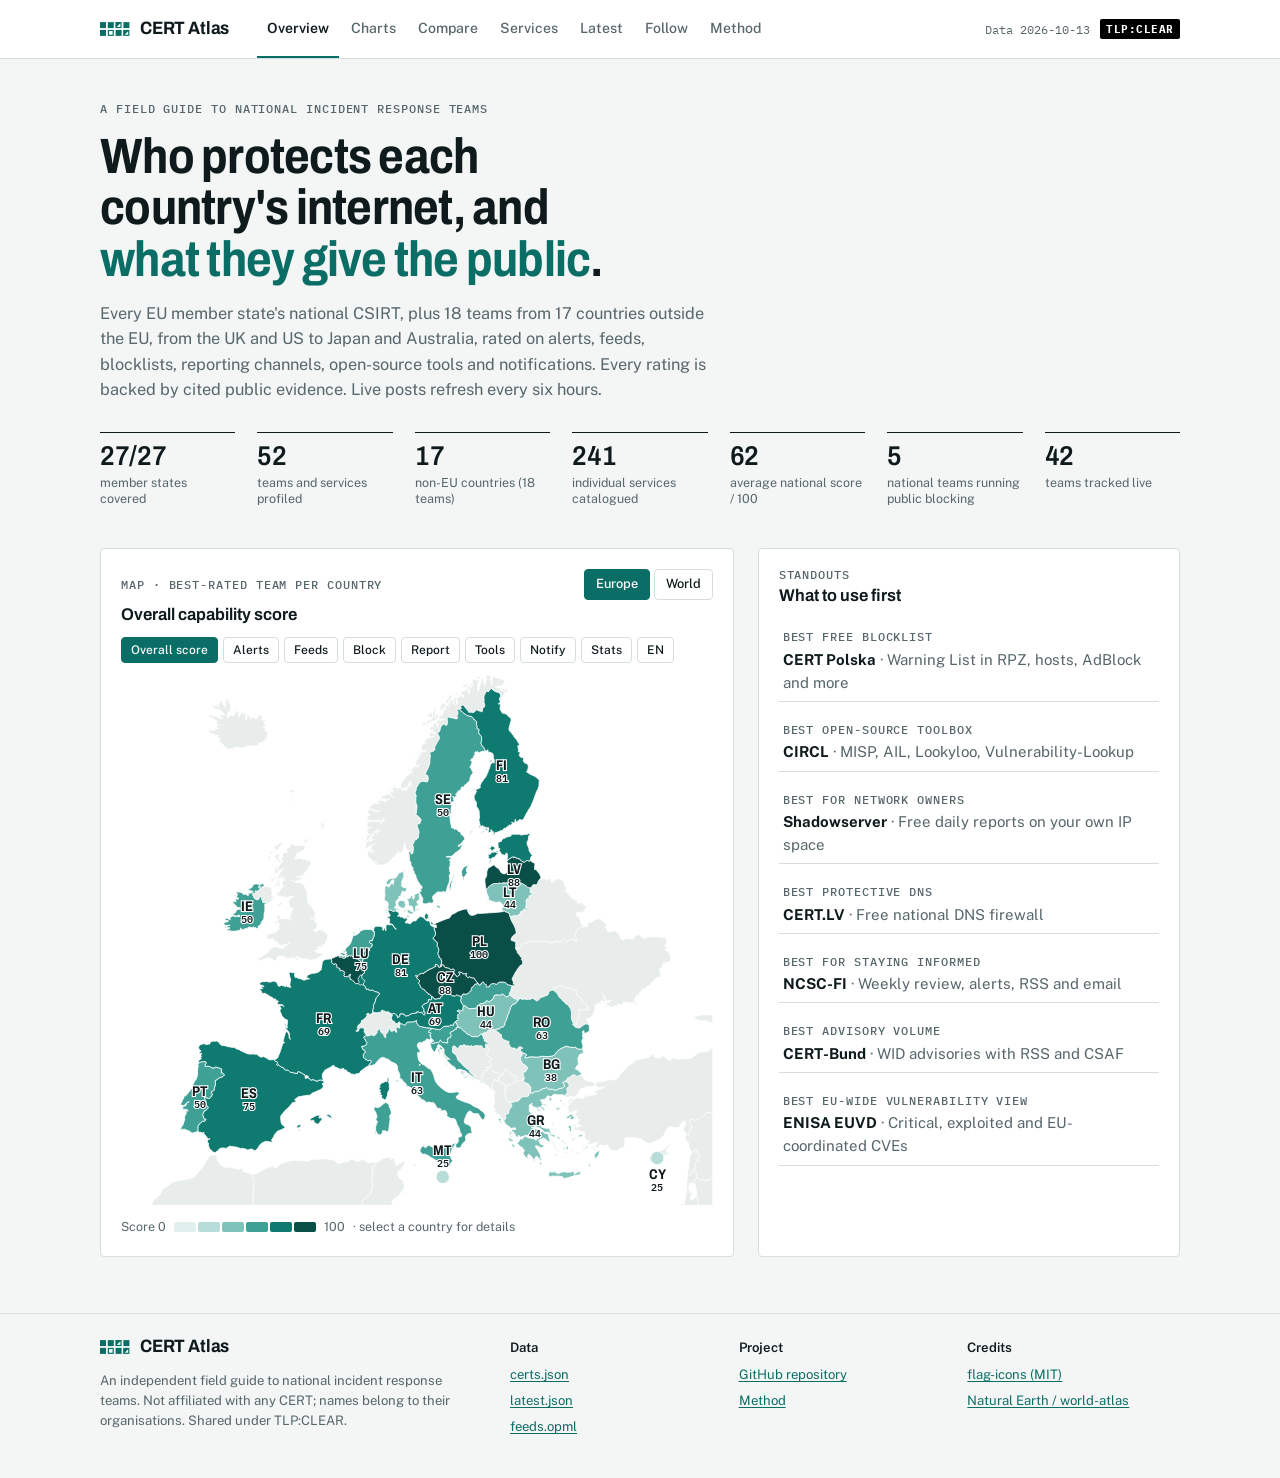
==== commit 8fba7b23: "Consistency pass: 18 teams from 17 non-EU countries everywhere; activity note counts all teams; rati" ====
--- a/docs/index.html
+++ b/docs/index.html
@@ -4,7 +4,7 @@
 <meta name="viewport" content="width=device-width, initial-scale=1, viewport-fit=cover">
 <title>CERT Atlas</title>
 <link rel="icon" href="data:image/svg+xml,%3Csvg xmlns='http://www.w3.org/2000/svg' viewBox='-1 -7.5 27 27'%3E%3Cg fill='%230b6e66'%3E%3Crect width='5' height='5'/%3E%3Crect x='6.5' width='5' height='5'/%3E%3Cpath d='M13 5V0h5z'/%3E%3Crect x='19.5' width='5' height='5'/%3E%3Crect y='6.5' width='5' height='5'/%3E%3Crect x='13' y='6.5' width='5' height='5'/%3E%3Cpath d='M19.5 11.5V6.5h5z'/%3E%3C/g%3E%3C/svg%3E">
-<meta name="description" content="A field guide to national incident response teams: all 27 EU member states plus 18 teams worldwide: capabilities, ratings, feeds, blocklists, alerts and reporting channels.">
+<meta name="description" content="A field guide to national incident response teams: all 27 EU member states plus 18 teams from 17 countries outside the EU: capabilities, ratings, feeds, blocklists, alerts and reporting channels.">
 <link rel="preconnect" href="https://fonts.googleapis.com">
 <link rel="preconnect" href="https://fonts.gstatic.com" crossorigin>
 <link rel="stylesheet" href="https://fonts.googleapis.com/css2?family=Archivo:wdth,wght@62..125,500..800&family=IBM+Plex+Mono:wght@400;500&family=Public+Sans:wght@400;500;600;700&display=swap">
@@ -145,6 +145,19 @@
 .evw .t { height: 11px; background: var(--sunk); border-radius: 3px; overflow: hidden; }
 .evw .t span { display: block; height: 100%; border-radius: 0 4px 4px 0; }
 .evw .b b { font: 500 .75rem var(--f-mono); font-variant-numeric: tabular-nums; }
+.mxh { all: unset; cursor: pointer; padding: 3px 5px; border-radius: 3px; border: 1px solid transparent; }
+.mxh:hover { border-color: var(--line); }
+.mxh.on { background: var(--accent); color: var(--accent-ink); }
+.mxh:focus-visible { outline: 2px solid var(--accent); }
+.matrix td.m.on { background: color-mix(in srgb, var(--s0) 60%, transparent); }
+table.act { border-collapse: separate; border-spacing: 0; }
+table.act th.wk { text-align: left; font-weight: 500; }
+table.act td.hc { padding: 6px 1px; border-bottom: 1px solid var(--line); }
+table.act td.hc i { display: block; width: 100%; min-width: 9px; height: 16px; border-radius: 2px; }
+.chip.more { margin-top: 12px; }
+.h0 { background: var(--sunk); } .h1 { background: var(--s1); } .h2 { background: var(--s2); } .h3 { background: var(--s3); } .h4 { background: var(--s4); } .h5 { background: var(--s5); }
+.hsw { box-shadow: inset 0 0 0 1px var(--line); }
+table.act td.m, table.act th.m { text-align: right; padding-inline: 8px; white-space: nowrap; }
 .quad-wrap { overflow-x: auto; margin-top: 14px; }
 .quad { display: grid; grid-template-columns: 34px repeat(7, minmax(64px, 1fr)); grid-template-rows: repeat(7, minmax(52px, auto)) 34px; min-width: 560px; position: relative; }
 .quad .cell { border-right: 1px dashed var(--line); border-bottom: 1px dashed var(--line); padding: 5px; display: flex; flex-wrap: wrap; gap: 4px; align-content: flex-start; }
@@ -157,16 +170,6 @@
 .quad .ax.y { justify-content: flex-end; padding-right: 8px; }
 .quad .qlab { position: absolute; font: 600 .68rem/1.2 var(--f-mono); letter-spacing: .06em; text-transform: uppercase; color: var(--accent); pointer-events: none; }
 .quad-axis { display: flex; justify-content: space-between; font-size: .75rem; color: var(--muted); margin: 6px 0 0 34px; min-width: 526px; }
-.spread { display: grid; gap: 4px; margin-top: 14px; }
-.spread .srow { display: grid; grid-template-columns: minmax(110px, 190px) minmax(0, 1fr); gap: 12px; align-items: end; border-bottom: 1px solid var(--line); padding: 8px 0 6px; }
-.spread .slab { font-size: .82rem; padding-bottom: 2px; }
-.spread .slab small { display: block; color: var(--muted); font: .7rem var(--f-mono); }
-.spread .strack { position: relative; }
-.spread .fl { all: unset; position: absolute; cursor: pointer; line-height: 0; transform: translateX(-50%); }
-.spread .fl:hover .flag, .spread .fl:focus-visible .flag { box-shadow: 0 0 0 2px var(--accent); }
-.spread .med { position: absolute; bottom: -6px; top: -4px; width: 0; border-left: 2px solid var(--ink); opacity: .55; }
-.spread .ticks { position: relative; height: 16px; font: .68rem var(--f-mono); color: var(--muted); }
-.spread .ticks span { position: absolute; transform: translateX(-50%); }
 .gaps { display: grid; gap: 8px; margin-top: 12px; }
 .gaps .g { display: grid; grid-template-columns: minmax(130px, 260px) minmax(0, 1fr); gap: 12px; align-items: center; font-size: .84rem; }
 .gaps .stack { display: flex; height: 22px; border-radius: 3px; overflow: hidden; gap: 2px; }
@@ -235,6 +238,7 @@
 .svc .who button:hover { text-decoration: underline; }
 .svc .what { min-width: 0; }
 .svc .what p { margin: 2px 0 0; color: var(--muted); font-size: .9rem; }
+mark { background: color-mix(in srgb, var(--accent) 22%, transparent); color: inherit; border-radius: 2px; padding: 0 1px; }
 .svc .what a, .svc .what strong { font-weight: 600; overflow-wrap: anywhere; }
 
 /* Latest */
@@ -300,7 +304,7 @@
   <div class="wrap">
     <span class="eyebrow">A field guide to national incident response teams</span>
     <h1>Who protects each country's internet, and <em>what they give the public</em>.</h1>
-    <p class="lede">Every EU member state's national CSIRT, plus 18 leading teams from the UK, US, Asia-Pacific and beyond, rated on alerts, feeds, blocklists, reporting channels, open-source tools and notifications. Every rating is backed by cited public evidence. Live posts refresh every six hours.</p>
+    <p class="lede">Every EU member state's national CSIRT, plus 18 teams from 17 countries outside the EU, from the UK and US to Japan and Australia, rated on alerts, feeds, blocklists, reporting channels, open-source tools and notifications. Every rating is backed by cited public evidence. Live posts refresh every six hours.</p>
     <div class="kpis" id="kpis"></div>
   </div>
 </section>
@@ -328,48 +332,31 @@
   <section id="charts" data-panel="charts" hidden>
     <div class="wrap">
       <div class="section-head">
-        <div><h2>Charts</h2><p>Put teams side by side, see who each team mainly serves, how scores spread across regions, where national teams fall short, and which kinds of service each one offers. Select any flag or team name to open its profile.</p></div>
+        <div><h2>Charts</h2><p>Who each team mainly serves, how actively each one publishes, and which kinds of service each one runs. Select any flag or team to open its profile.</p></div>
       </div>
       <div class="panel">
-        <div class="eyebrow">Head to head</div>
-        <h3 style="margin-top:6px">Compare up to three teams on the eight rubric dimensions</h3>
-        <div class="h2h">
-          <svg id="radar" viewBox="0 0 520 430" role="img" aria-label="Radar chart comparing the selected teams"></svg>
-          <div>
-            <div class="pickers" id="pickers"></div>
-            <div class="tablewrap" style="margin-top:14px"><table id="h2htable"></table></div>
-          </div>
-        </div>
-      </div>
-      <div class="panel" style="margin-top:24px">
         <div class="eyebrow">Who they serve</div>
         <h3 style="margin-top:6px">Citizen-facing versus defender-facing services</h3>
         <p class="muted" style="font-size:.82rem;margin:6px 0 0;max-width:80ch">Across: alerts, reporting channels and protective blocking, the things the public uses. Up: feeds, open-source tools and network-owner notifications, the things security teams use. Each flag is a team; select one for its profile.</p>
         <div class="quad-wrap"><div class="quad" id="quad"></div></div>
       </div>
       <div class="panel" style="margin-top:24px">
-        <div class="eyebrow">Spread</div>
-        <h3 style="margin-top:6px">Every team's score, grouped by region</h3>
-        <p class="muted" style="font-size:.82rem;margin:6px 0 0">Each flag is one team. The thin line marks the region's median.</p>
-        <div id="spread" class="spread"></div>
-      </div>
-      <div class="panel" style="margin-top:24px">
-        <div style="display:flex;justify-content:space-between;gap:10px;flex-wrap:wrap;align-items:center"><div class="eyebrow">Gaps</div><div role="group" aria-label="Teams" style="display:flex;gap:4px"><button class="chip" data-gaps="eu" aria-pressed="true">EU national</button><button class="chip" data-gaps="intl" aria-pressed="false">Non-EU national</button></div></div>
-        <h3 style="margin-top:6px">Where national teams fall short</h3>
-        <div class="legend" id="gaps-legend" style="margin-top:8px"></div>
-        <div id="gaps" class="gaps"></div>
-      </div>
-      <div class="panel" style="margin-top:24px">
-        <div class="eyebrow">EU vs the world</div>
-        <h3 style="margin-top:6px">Average rating per dimension: EU national teams compared with non-EU national teams</h3>
-        <div class="legend" id="evw-legend" style="margin-top:8px"></div>
-        <div id="evw" class="evw"></div>
-      </div>
-      <div class="panel" style="margin-top:24px">
+        <div style="display:flex;justify-content:space-between;gap:10px;flex-wrap:wrap;align-items:center"><div class="eyebrow">Publishing activity · from the live feeds</div>
+          <div class="controls" style="margin:0"><select id="act-sort" class="chip" aria-label="Sort teams" style="padding:7px 10px"><option value="d30">Most posts, last 30 days</option><option value="recent">Most recent post</option><option value="total">Most posts recorded</option><option value="name">Name</option></select><label class="chip" style="display:inline-flex;gap:6px;align-items:center"><input type="checkbox" id="act-all"> Include teams with no posts</label></div></div>
+        <h3 style="margin-top:6px">How often each team publishes, week by week</h3>
+        <p class="muted" style="font-size:.82rem;margin:6px 0 0" id="act-note"></p>
+        <div class="controls" style="margin:12px 0 0"><input type="search" id="act-q" placeholder="Filter teams" aria-label="Filter teams"><select id="act-region" class="chip" aria-label="Region" style="padding:7px 10px"><option value="">All teams</option><option value="eu">EU national &amp; government</option><option value="intl">Non-EU national</option><option value="other">EU-level &amp; community</option></select><select id="act-state" class="chip" aria-label="Recency" style="padding:7px 10px"><option value="">Any recency</option><option value="30">Posted in last 30 days</option><option value="180">Quiet 30–180 days</option><option value="old">Silent over 180 days</option></select><span class="muted" id="act-count" style="font-size:.8rem"></span></div>
+        <div class="tablewrap" style="margin-top:12px"><table class="act" id="act"></table></div>
+        <button class="chip more" id="act-more" type="button" data-more="act"></button>
+        <div class="legend" id="act-legend"></div>
+      </div>
+      <div class="panel" style="margin-top:24px" id="mx-panel">
         <div class="eyebrow">Who offers what</div>
-        <h3 style="margin-top:6px">Number of services per team in each category</h3>
-        <p class="muted" style="font-size:.8rem;margin:6px 0 10px">Larger dot, more services in that category. Hover a dot for the service names.</p>
+        <h3 style="margin-top:6px">Services per team in each category</h3>
+        <div class="controls" style="margin:14px 0 6px"><input type="search" id="mx-q" placeholder="Filter teams" aria-label="Filter teams"><select id="mx-region" class="chip" aria-label="Region" style="padding:7px 10px"><option value="">All teams</option><option value="eu">EU national &amp; government</option><option value="intl">Non-EU national</option><option value="other">EU-level &amp; community</option></select><button class="chip" id="mx-reset" type="button">Clear filters</button><span class="muted" id="mx-count" style="font-size:.8rem"></span></div>
+        <p class="muted" style="font-size:.8rem;margin:0 0 10px">Select a column heading to show only teams that offer that kind of service; select more to require all of them. Larger dot, more services. Hover a dot for the service names.</p>
         <div class="tablewrap"><table class="matrix" id="matrix"></table></div>
+        <button class="chip more" id="mx-more" type="button" data-more="mx"></button>
       </div>
     </div>
   </section>
@@ -377,7 +364,7 @@
   <section id="compare" data-panel="compare" hidden>
     <div class="wrap">
       <div class="section-head">
-        <div><h2>Compare capabilities</h2><p>Each square is one rubric dimension: empty means none found, half means limited or constituency-only, full means public and mature. Select a row for the full profile.</p></div>
+        <div><h2>Compare capabilities</h2><p>Each square is one of the eight rating areas: empty means nothing found, half means limited or constituency-only, full means public and mature. Select a row for the full profile.</p></div>
       </div>
       <div class="controls">
         <input type="search" id="q" placeholder="Search team, country or service" aria-label="Search teams">
@@ -392,7 +379,7 @@
       <div class="section-head">
         <div><h2>Service directory</h2><p>Every service from every team, grouped by what it does. Start with feeds and blocklists if you run a network, or with reporting channels and alerts if you need help.</p></div>
       </div>
-      <div class="controls"><input type="search" id="q2" placeholder="Filter services" aria-label="Filter services"></div>
+      <div class="controls"><input type="search" id="q2" placeholder="Search services, e.g. phishing report, dns blocklist, weekly newsletter" aria-label="Search services" style="max-width:560px"><span class="muted" id="q2-info" style="font-size:.82rem"></span></div>
       <div class="catnav" id="catnav"></div>
       <div id="catlist"></div>
     </div>
@@ -401,13 +388,7 @@
   <section id="latest" data-panel="latest" hidden>
     <div class="wrap">
       <div class="section-head">
-        <div><h2>Latest from the teams</h2><p id="latest-sub">How recently each team published, and the newest posts across all team feeds.</p></div>
-      </div>
-      <div class="panel" style="margin-bottom:24px">
-        <div class="eyebrow">Freshness · from the live feeds</div>
-        <h3 style="margin-top:6px">Days since each team last published</h3>
-        <p class="muted" style="font-size:.8rem;margin:6px 0 10px">Square-root scale, so recent differences stay readable. Green: within 30 days. Amber: within 180 days. Red: older.</p>
-        <div class="rank fresh" id="fresh"></div>
+        <div><h2>Latest from the teams</h2><p id="latest-sub">The newest posts across all team feeds.</p></div>
       </div>
       <div class="controls"><input type="search" id="q3" placeholder="Filter posts" aria-label="Filter posts"><select id="team3" aria-label="Show posts from" class="chip" style="padding:8px 10px"><option value="">All teams</option></select><label class="chip" style="display:inline-flex;gap:6px;align-items:center"><input type="checkbox" id="mix3" checked> Max 2 per team</label></div>
       <div id="latest-list"></div>
@@ -434,7 +415,7 @@
       <h3 style="margin-top:18px">How ratings were made</h3>
       <p>Assessors rated each team only from public evidence found through web search in October 2026: official pages, RFC 2350 profiles, annual reports and reputable press. Every area score in a team's profile comes with a one-line reason, source links and a confidence level. Where no evidence turned up, the score is lower, so a low score can mean the service is hard to find rather than missing. Teams marked low confidence are the ones with the thinnest evidence.</p>
       <h3 style="margin-top:18px">Which teams are included</h3>
-      <p>Each EU member state is represented by its national CSIRT under the NIS2 Directive. Separate government or sector teams appear under <em>Related teams</em> in the profile; Spain's CCN-CERT is rated on its own because it runs its own public services. EU-level bodies (CERT-EU, ENISA) and free community services (Shadowserver, abuse.ch, DIVD, MISP) are rated the same way for reference. For international comparison, 18 national teams outside the EU are included: the UK, Switzerland, Norway, Ukraine, the US (CISA and CERT/CC), Canada, Brazil, Japan, South Korea, Singapore, India, China, Taiwan, Hong Kong, Australia, New Zealand and Israel.</p>
+      <p>Each EU member state is represented by its national CSIRT under the NIS2 Directive. Separate government or sector teams appear under <em>Related teams</em> in the profile; Spain's CCN-CERT is rated on its own because it runs its own public services. EU-level bodies (CERT-EU, ENISA) and free community services (Shadowserver, abuse.ch, DIVD, MISP) are rated the same way for reference. For international comparison, 18 national teams from 17 countries outside the EU are included: the UK, Switzerland, Norway, Ukraine, the US (CISA and CERT/CC), Canada, Brazil, Japan, South Korea, Singapore, India, China, Taiwan, Hong Kong, Australia, New Zealand and Israel.</p>
       <h3 style="margin-top:18px">Limits</h3>
       <p>These ratings measure what a team visibly offers, not how well it handles incidents behind the scenes. Teams that mainly serve government or critical infrastructure can score lower without being weaker. Check a team's own site before relying on a detail, and send corrections through the repository.</p>
       <h3 style="margin-top:18px">Live posts</h3>
@@ -448,7 +429,7 @@
     <div class="foot-brand"><span class="brand"><svg class="mark" viewBox="0 0 25 11.5" aria-hidden="true"><rect x="0" y="0" width="5" height="5"/><rect x="6.5" y="0" width="5" height="5"/><path d="M13 5V0h5z"/><rect x="13.5" y=".5" width="4" height="4" fill="none" stroke="currentColor"/><rect x="19.5" y="0" width="5" height="5"/><rect x="0" y="6.5" width="5" height="5"/><rect x="7" y="7" width="4" height="4" fill="none" stroke="currentColor"/><rect x="13" y="6.5" width="5" height="5"/><path d="M19.5 11.5V6.5h5z"/><rect x="20" y="7" width="4" height="4" fill="none" stroke="currentColor"/></svg><span>CERT Atlas</span></span><p>An independent field guide to national incident response teams. Not affiliated with any CERT; names belong to their organisations. Shared under TLP:CLEAR.</p></div>
     <div class="foot-cols">
       <div><strong>Data</strong><a href="data/certs.json">certs.json</a><a href="data/latest.json">latest.json</a><a href="data/feeds.opml">feeds.opml</a></div>
-      <div><strong>Project</strong><a href="https://github.com/angelflyer/story">GitHub repository</a><a href="#method" data-goto="method">Method</a></div>
+      <div><strong>Project</strong><a href="https://github.com/Angelflyer/cert-atlas">GitHub repository</a><a href="#method" data-goto="method">Method</a></div>
       <div><strong>Credits</strong><a href="https://github.com/lipis/flag-icons">flag-icons (MIT)</a><a href="https://github.com/topojson/world-atlas">Natural Earth / world-atlas</a></div>
     </div>
   </div>
@@ -464,7 +445,7 @@
   const SHORT = { adv: "Alerts", feeds: "Feeds", block: "Block", report: "Report", oss: "Tools", proactive: "Notify", transparency: "Stats", english: "EN" };
   const KINDS = { national: "National CSIRT", government: "Government CERT", eu: "EU-level", international: "Non-EU national", community: "Community / free" };
   const GRID = { EU: [0, 0], SE: [4, 0], FI: [5, 0], IE: [0, 1], DK: [3, 1], EE: [5, 1], NL: [2, 2], DE: [3, 2], PL: [4, 2], LV: [5, 2], FR: [1, 3], BE: [2, 3], LU: [3, 3], CZ: [4, 3], LT: [5, 3], PT: [0, 4], ES: [1, 4], AT: [3, 4], SK: [4, 4], HU: [5, 4], RO: [6, 4], IT: [2, 5], SI: [3, 5], HR: [4, 5], BG: [6, 5], MT: [2, 6], GR: [5, 6], CY: [6, 6] };
-  let D, L = { updated: null, teams: {} }, GEO = null, WORLD = null, metric = "score", mapScope = "europe";
+  let D, L = { updated: null, teams: {} }, GEO = null, WORLD = null, HIST = null, metric = "score", mapScope = "europe";
   const FLAGGED = new Set("AT BE BG HR CY CZ DK EE FI FR DE GR HU IE IT LV LT LU MT NL PL PT RO SK SI ES SE EU GB US CA BR JP KR SG IN CN TW HK AU NZ IL CH NO UA".split(" "));
   const flag = (cc, lg) => FLAGGED.has(cc) ? `<img class="flag${lg ? " lg" : ""}" src="flags/${cc.toLowerCase()}.svg" alt="" width="${lg ? 32 : 20}" height="${lg ? 24 : 15}" loading="lazy" decoding="async">` : `<span class="flag globe${lg ? " lg" : ""}" aria-hidden="true">◎</span>`;
   const badge = cc => `<span class="badge">${flag(cc)}<span class="cc">${cc}</span></span>`;
@@ -502,7 +483,7 @@
     $("#kpis").innerHTML = [
       [ccs.size + "/27", "member states covered"],
       [D.certs.length, "teams and services profiled"],
-      [new Set(D.certs.filter(c => c.kind === "international").map(c => c.cc)).size, "non-EU countries for comparison"],
+      [new Set(D.certs.filter(c => c.kind === "international").map(c => c.cc)).size, "non-EU countries (18 teams)"],
       [svc, "individual services catalogued"],
       [avg, "average national score / 100"],
       [block, "national teams running public blocking"],
@@ -572,37 +553,59 @@
     tip.style.left = Math.max(0, x) + "px"; tip.style.top = y + "px";
   }
 
-  let picks = ["cert-pl", "ncsc-uk", "jpcert-jp"];
   function charts() {
-    // Pickers
-    const opts = sel => D.certs.map(c => `<option value="${c.id}"${c.id === sel ? " selected" : ""}>${c.cc} · ${esc(c.name)}</option>`).join("");
-    $("#pickers").innerHTML = picks.map((p, i) => `<label class="picker"><i class="sw" style="background:${SERIES[i]};width:14px;height:14px;border-radius:${["50%", "2px", "0"][i]}"></i><select data-pick="${i}" aria-label="Team ${i + 1}">${i ? '<option value="">None</option>' : ""}${opts(p)}</select></label>`).join("");
-    radar();
-    freshness(); quadrant(); spread(); gaps(); euVsWorld(); matrix();
-  }
-  function radar() {
-    const sel = picks.map(id => id && byId(id)).filter(Boolean);
-    const cx = 260, cy = 210, R = 145, n = DIMS.length;
-    const pt = (i, r) => { const a = -Math.PI / 2 + i * 2 * Math.PI / n; return [cx + Math.cos(a) * r, cy + Math.sin(a) * r]; };
-    let g = "";
-    [1, 2].forEach(l => { g += `<polygon class="ring" points="${DIMS.map((_, i) => pt(i, R * l / 2).join(",")).join(" ")}"/>`; });
-    DIMS.forEach((k, i) => {
-      const [x, y] = pt(i, R), [lx, ly] = pt(i, R + 22);
-      g += `<line class="axis" x1="${cx}" y1="${cy}" x2="${x}" y2="${y}"/>`;
-      const anchor = Math.abs(lx - cx) < 8 ? "middle" : lx > cx ? "start" : "end";
-      g += `<text x="${lx}" y="${ly + 4}" text-anchor="${anchor}">${SHORT[k]}</text>`;
-    });
-    g += `<text x="${cx + 5}" y="${cy - R / 2 + 12}" style="font-size:9px">limited</text><text x="${cx + 5}" y="${cy - R + 12}" style="font-size:9px">full</text>`;
-    const marker = (i, x, y, col) => i === 0 ? `<circle cx="${x}" cy="${y}" r="5" fill="${col}" stroke="var(--surface)" stroke-width="2"/>` : i === 1 ? `<rect x="${x - 4.5}" y="${y - 4.5}" width="9" height="9" fill="${col}" stroke="var(--surface)" stroke-width="2"/>` : `<polygon points="${x},${y - 6} ${x + 6},${y + 4.5} ${x - 6},${y + 4.5}" fill="${col}" stroke="var(--surface)" stroke-width="2"/>`;
-    picks.forEach((id, si) => {
-      const c = id && byId(id); if (!c) return;
-      const ptsArr = DIMS.map((k, i) => pt(i, R * c.scores[k] / 2));
-      g += `<polygon points="${ptsArr.map(p => p.join(",")).join(" ")}" fill="${SERIES[si]}" fill-opacity=".12" stroke="${SERIES[si]}" stroke-width="2" stroke-linejoin="round" ${si ? `stroke-dasharray="${si === 1 ? "7 4" : "2 3"}"` : ""}/>`;
-    });
-    picks.forEach((id, si) => { const c = id && byId(id); if (!c) return; DIMS.forEach((k, i) => { const [x, y] = pt(i, R * c.scores[k] / 2); g += `<g><title>${esc(c.name)} · ${esc(D.meta.rubric[k])}: ${["none", "limited", "full"][c.scores[k]]}</title>${marker(si, x, y, SERIES[si])}</g>`; }); });
-    $("#radar").innerHTML = g;
-    $("#h2htable").innerHTML = `<thead><tr><th>Dimension</th>${sel.map((c, i) => `<th style="text-align:center"><i class="sw" style="background:${SERIES[picks.indexOf(c.id)]}"></i>${c.cc}</th>`).join("")}</tr></thead><tbody>${DIMS.map(k => `<tr style="cursor:default"><td>${esc(SHORT[k])}</td>${sel.map(c => `<td class="dim">${pip(c.scores[k])}</td>`).join("")}</tr>`).join("")}<tr style="cursor:default"><td><strong>Score</strong></td>${sel.map(c => `<td style="text-align:center"><span class="score">${score(c)}</span></td>`).join("")}</tr></tbody>`;
-  }
+    quadrant(); activity(); matrix();
+  }
+  // Search: word order free, accent-insensitive, prefix and typo tolerant, with related terms.
+  const STOP = new Set("a an and the of for to in on at by with or is are be from how what where who which my me i do does can".split(" "));
+  const SYN = {
+    phishing: ["scam", "fraud", "suspicious", "suspect", "malicious"], scam: ["phishing", "fraud"], fraud: ["scam", "phishing"],
+    spam: ["email", "phishing"], sms: ["text", "phishing"],
+    dns: ["blocklist", "resolver", "firewall", "domain"], block: ["blocklist", "blocking", "firewall", "dns", "takedown"], blocklist: ["block", "dns", "list", "warning"], firewall: ["dns", "block"],
+    ioc: ["indicator", "indicators", "misp", "stix", "threatfox", "compromise"], threat: ["intelligence", "cti", "ioc"], cti: ["threat", "intelligence"], intel: ["intelligence", "threat"],
+    feed: ["rss", "api", "feeds", "data"], rss: ["feed", "atom"], api: ["feed", "data", "json"],
+    vulnerability: ["cve", "advisory", "advisories", "vulnerabilities", "patch"], vuln: ["vulnerability", "cve"], cve: ["vulnerability", "advisory"], patch: ["vulnerability", "advisory"],
+    alert: ["alerts", "warning", "warnings", "advisory"], warning: ["alert", "advisory"], advisory: ["advisories", "alert", "bulletin"],
+    newsletter: ["digest", "mailing", "subscribe", "email", "weekly", "daily"], subscribe: ["newsletter", "mailing", "email"],
+    report: ["reporting", "incident", "hotline", "form"], incident: ["report", "reporting"], hotline: ["phone", "helpline", "report"], helpline: ["hotline", "phone"],
+    scan: ["scanner", "scanning", "notification", "vulnerable"], notify: ["notification", "notifications", "early", "warning"], sinkhole: ["botnet", "notification"],
+    malware: ["sample", "samples", "botnet", "sandbox", "analysis"], tool: ["tools", "open", "source", "github", "platform"], opensource: ["open", "source", "github"],
+    stats: ["statistics", "report", "annual"], statistics: ["stats", "annual", "report"]
+  };
+  const norm = t => (t || "").toLowerCase().normalize("NFD").replace(/[̀-ͯ]/g, "");
+  const words = t => norm(t).split(/[^a-z0-9]+/).filter(Boolean);
+  const qTerms = q => words(q).filter(w => w.length > 1 && !STOP.has(w));
+  function near(a, b) { // edit distance <= 1
+    if (Math.abs(a.length - b.length) > 1) return false;
+    let i = 0, j = 0, e = 0;
+    while (i < a.length && j < b.length) { if (a[i] === b[j]) { i++; j++; continue; } if (++e > 1) return false; if (a.length > b.length) i++; else if (b.length > a.length) j++; else { i++; j++; } }
+    return e + (a.length - i) + (b.length - j) <= 1;
+  }
+  function termHit(term, ws) {
+    let best = 0;
+    for (const w of ws) {
+      const v = w === term ? 3 : w.startsWith(term) ? 2.2 : (term.length >= 4 && w.includes(term)) ? 1.6 : (term.length >= 4 && w.length >= 4 && (near(term, w) || near(term, w.slice(0, term.length)) || near(term, w.slice(0, term.length + 1)))) ? 1.3 : (w.length >= 4 && term.startsWith(w)) ? 1 : 0;
+      if (v > best) best = v; if (best === 3) break;
+    }
+    return best;
+  }
+  // fields: [[text, weight], ...]; returns 0 when the query does not match
+  function relevance(q, fields) {
+    const ts = qTerms(q); if (!ts.length) return 1;
+    const fw = fields.map(([t, w]) => [words(t), w]);
+    let total = 0, matched = 0, direct = 0;
+    for (const t of ts) {
+      let best = 0;
+      for (const [ws, w] of fw) best = Math.max(best, termHit(t, ws) * w);
+      if (best > 0) direct++;
+      else for (const syn of SYN[t] || []) for (const [ws, w] of fw) best = Math.max(best, termHit(syn, ws) * w * 0.45);
+      if (best > 0) matched++;
+      total += best;
+    }
+    if (matched < Math.max(1, Math.ceil(ts.length * 0.67))) return 0;
+    return total * (matched / ts.length) * (1 + direct / ts.length);
+  }
+  const hit = (q, ...texts) => relevance(q, texts.map(t => [t, 1])) > 0;
   const fit = c => ({ pub: c.scores.adv + c.scores.report + c.scores.block, tech: c.scores.feeds + c.scores.oss + c.scores.proactive });
   function quadrant() {
     const cells = {};
@@ -620,58 +623,60 @@
     $("#quad").innerHTML = h;
     if (!$(".quad-axis")) $("#quad").insertAdjacentHTML("afterend", '<div class="quad-axis"><span>← fewer citizen-facing services</span><span>more citizen-facing services →</span></div>');
   }
-  const GROUPS = [
-    ["EU national & government", c => c.kind === "national" || c.kind === "government"],
-    ["Europe, non-EU", c => c.kind === "international" && c.region === "Europe (non-EU)"],
-    ["Americas", c => c.region === "Americas"],
-    ["Asia-Pacific", c => c.region === "Asia-Pacific"],
-    ["Middle East", c => c.region === "Middle East"],
-    ["EU-level & community", c => c.kind === "eu" || c.kind === "community"]
-  ];
-  function spread() {
-    const STEP = 17;
-    const rows = GROUPS.map(([name, test]) => {
-      const list = D.certs.filter(test).sort((a, b) => score(a) - score(b));
-      const stacks = {};
-      list.forEach(c => (stacks[score(c)] ||= []).push(c));
-      const tall = Math.max(1, ...Object.values(stacks).map(v => v.length));
-      const sc = list.map(score).sort((a, b) => a - b);
-      const med = sc.length % 2 ? sc[(sc.length - 1) / 2] : (sc[sc.length / 2 - 1] + sc[sc.length / 2]) / 2;
-      const flags = Object.entries(stacks).map(([v, cs]) => cs.map((c, i) => `<button class="fl" data-id="${c.id}" style="left:${v}%;bottom:${i * STEP}px" title="${esc(c.name)} (${esc(c.country)}): ${v}/100">${flag(c.cc)}</button>`).join("")).join("");
-      return `<div class="srow"><div class="slab">${name}<small>${list.length} team${list.length === 1 ? "" : "s"} · median ${Math.round(med)}</small></div><div class="strack" style="height:${tall * STEP + 2}px"><span class="med" style="left:${med}%"></span>${flags}</div></div>`;
-    }).join("");
-    $("#spread").innerHTML = rows + `<div class="srow" style="border:0;padding-top:0"><span></span><div class="ticks">${[0, 25, 50, 75, 100].map(t => `<span style="left:${t}%">${t}</span>`).join("")}</div></div>`;
-  }
-  let gapsScope = "eu";
-  function gaps() {
-    const list = D.certs.filter(c => gapsScope === "eu" ? c.kind === "national" : c.kind === "international");
-    const n = list.length;
-    document.querySelectorAll("[data-gaps]").forEach(b => b.setAttribute("aria-pressed", b.dataset.gaps === gapsScope));
-    const COL = [["var(--s0)", "var(--ink)", "Nothing found"], ["var(--s2)", "var(--ink)", "Limited"], ["var(--s4)", "var(--accent-ink)", "Public and mature"]];
-    $("#gaps-legend").innerHTML = COL.map(([bg, , t]) => `<span><i class="sw" style="background:${bg};box-shadow:inset 0 0 0 1px var(--line)"></i>${t}</span>`).join("") + `<span>· ${n} teams</span>`;
-    const rows = DIMS.map(k => { const cnt = [0, 1, 2].map(v => list.filter(c => c.scores[k] === v).length); return { k, cnt }; }).sort((a, b) => (b.cnt[0] * 2 + b.cnt[1]) - (a.cnt[0] * 2 + a.cnt[1]));
-    $("#gaps").innerHTML = rows.map(({ k, cnt }) => `<div class="g"><span>${esc(D.meta.rubric[k])}</span><div class="stack" role="img" aria-label="${esc(D.meta.rubric[k])}: ${cnt[0]} nothing found, ${cnt[1]} limited, ${cnt[2]} public">${cnt.map((v, i) => v ? `<span style="flex:${v};background:${COL[i][0]};color:${COL[i][1]}" title="${COL[i][2]}: ${v} of ${n}">${v}</span>` : "").join("")}</div></div>`).join("");
-  }
-  function euVsWorld() {
-    const eu = D.certs.filter(c => c.kind === "national"), w = D.certs.filter(c => c.kind === "international");
-    const avg = (arr, k) => arr.reduce((a, c) => a + c.scores[k], 0) / arr.length;
-    const avgScore = arr => Math.round(arr.reduce((a, c) => a + score(c), 0) / arr.length);
-    $("#evw-legend").innerHTML = `<span><i class="sw" style="background:var(--c1)"></i>EU national (${eu.length}) · average ${avgScore(eu)}/100</span><span><i class="sw" style="background:var(--c2)"></i>Non-EU national (${w.length}) · average ${avgScore(w)}/100</span>`;
-    $("#evw").innerHTML = DIMS.map(k => { const a = avg(eu, k), b = avg(w, k); return `<div class="grp" title="${esc(D.meta.rubric[k])}"><span>${esc(D.meta.rubric[k])}</span><div class="bars2"><div class="b"><span class="t"><span style="width:${a / 2 * 100}%;background:var(--c1)"></span></span><b>${a.toFixed(2)}</b></div><div class="b"><span class="t"><span style="width:${b / 2 * 100}%;background:var(--c2)"></span></span><b>${b.toFixed(2)}</b></div></div></div>`; }).join("") + '<p class="muted" style="font-size:.78rem;margin:2px 0 0">Scale 0 (none found) to 2 (public and mature). The non-EU group is a selection of 18 major teams, not every country, so it leans towards well-resourced agencies.</p>';
-  }
-  function freshness() {
-    if (!L.updated) { $("#fresh").innerHTML = '<p class="muted">Appears after the first feed collection.</p>'; return; }
-    const MAX = 365, pos = d => Math.sqrt(Math.min(d, MAX)) / Math.sqrt(MAX) * 100;
-    const rows = D.certs.map(c => { const t = L.teams[c.id]; const newest = (t?.items || []).map(i => i.date).filter(Boolean).sort().pop(); return newest ? { c, d: Math.max(0, Math.floor((new Date(L.updated) - new Date(newest)) / 864e5)) } : null; }).filter(Boolean).sort((a, b) => a.d - b.d);
-    const ticks = [0, 7, 30, 90, 180, 365];
-    $("#fresh").innerHTML = rows.map(({ c, d }) => { const col = d <= 30 ? "var(--ok)" : d <= 180 ? "var(--warn)" : "var(--bad)"; return `<button class="row" data-id="${c.id}" title="${esc(c.name)}: last post ${d} days before the last refresh"><span class="nm">${flag(c.cc)}<span style="overflow:hidden;text-overflow:ellipsis">${esc(c.name)}</span></span><span class="track"><span class="stem" style="width:${pos(d)}%"></span><span class="dot" style="left:${pos(d)}%;background:${col}"></span></span><b>${d > MAX ? MAX + "+" : d}d</b></button>`; }).join("") + `<div class="axisrow"><span></span><span class="ticks">${ticks.map(t => `<span style="left:${pos(t)}%">${t}</span>`).join("")}</span><span></span></div>` + `<p class="muted" style="font-size:.78rem;margin:8px 0 0">${D.certs.length - rows.length} teams have no dated posts to measure.</p>`;
+  const mxCats = new Set(); let mxSortTotal = false;
+  const TOP = 10, showAll = { mx: false, act: false };
+  const inRegion = (c, reg) => !reg || (reg === "eu" ? (c.kind === "national" || c.kind === "government") : reg === "intl" ? c.kind === "international" : (c.kind === "eu" || c.kind === "community"));
+  function moreBtn(key, shown, total) {
+    const b = $("#" + key + "-more");
+    b.hidden = total <= TOP;
+    b.textContent = showAll[key] ? "Show top 10 only" : `Show all ${total} teams`;
   }
   function matrix() {
     const cats = Object.keys(D.meta.categories);
     const SH = { alerts: "Alerts", feeds: "Feeds", blocklists: "Block", reporting: "Report", notify: "Notify", tools: "Tools", newsletter: "Digest", reports: "Reports", awareness: "Help" };
-    const rows = [...D.certs].sort((a, b) => score(b) - score(a));
-    const max = Math.max(...rows.flatMap(c => cats.map(k => c.services.filter(s => s.cat === k).length)));
-    $("#matrix").innerHTML = `<thead><tr><th>Team</th>${cats.map(k => `<th class="m" title="${esc(D.meta.categories[k])}">${SH[k]}</th>`).join("")}<th class="m">Total</th></tr></thead><tbody>${rows.map(c => `<tr data-id="${c.id}" tabindex="0"><td><span class="badge">${flag(c.cc)}<strong>${esc(c.name)}</strong></span></td>${cats.map(k => { const ss = c.services.filter(s => s.cat === k); const n = ss.length; const sz = n ? 7 + Math.round(11 * Math.sqrt(n / max)) : 0; return `<td class="m" title="${esc(D.meta.categories[k])}: ${n ? esc(ss.map(s => s.name).join(", ")) : "none"}">${n ? `<span class="mdot" style="width:${sz}px;height:${sz}px"></span>` : '<span class="mdot z"></span>'}</td>`; }).join("")}<td class="m mono">${c.services.length}</td></tr>`).join("")}</tbody>`;
+    const q = $("#mx-q").value.trim().toLowerCase(), reg = $("#mx-region").value;
+    const n = (c, k) => c.services.filter(s => s.cat === k).length;
+    const inReg = c => !reg || (reg === "eu" ? (c.kind === "national" || c.kind === "government") : reg === "intl" ? c.kind === "international" : (c.kind === "eu" || c.kind === "community"));
+    const rowsAll = D.certs.filter(inReg).filter(c => !q || hit(q, c.name + " " + c.full, c.country)).filter(c => [...mxCats].every(k => n(c, k) > 0))
+      .sort((a, b) => mxSortTotal ? b.services.length - a.services.length || score(b) - score(a) : score(b) - score(a));
+    const max = Math.max(...D.certs.flatMap(c => cats.map(k => n(c, k))));
+    const rows = showAll.mx ? rowsAll : rowsAll.slice(0, TOP);
+    $("#mx-count").textContent = `${rowsAll.length} of ${D.certs.length} teams`;
+    moreBtn("mx", rows.length, rowsAll.length);
+    $("#matrix").innerHTML = `<thead><tr><th>Team</th>${cats.map(k => `<th class="m"><button class="mxh${mxCats.has(k) ? " on" : ""}" data-mxcat="${k}" aria-pressed="${mxCats.has(k)}" title="Show only teams with ${esc(D.meta.categories[k])}">${SH[k]}</button></th>`).join("")}<th class="m"><button class="mxh${mxSortTotal ? " on" : ""}" data-mxsort aria-pressed="${mxSortTotal}" title="Sort by number of services">Total ${mxSortTotal ? "↓" : ""}</button></th></tr></thead><tbody>${rows.map(c => `<tr data-id="${c.id}" tabindex="0"><td><span class="badge">${flag(c.cc)}<strong>${esc(c.name)}</strong></span></td>${cats.map(k => { const ss = c.services.filter(s => s.cat === k); const v = ss.length; const sz = v ? 7 + Math.round(11 * Math.sqrt(v / max)) : 0; return `<td class="m${mxCats.has(k) ? " on" : ""}" title="${esc(D.meta.categories[k])}: ${v ? esc(ss.map(s => s.name).join(", ")) : "none"}">${v ? `<span class="mdot" style="width:${sz}px;height:${sz}px"></span>` : '<span class="mdot z"></span>'}</td>`; }).join("")}<td class="m mono">${c.services.length}</td></tr>`).join("") || `<tr><td colspan="${cats.length + 2}" class="muted">No team matches these filters.</td></tr>`}</tbody>`;
+  }
+  function activity() {
+    const WEEKS = 26, now = L.updated ? new Date(L.updated) : new Date(), DAY = 864e5;
+    const end = new Date(Date.UTC(now.getUTCFullYear(), now.getUTCMonth(), now.getUTCDate()));
+    const datesFor = c => {
+      const h = HIST?.teams?.[c.id];
+      if (h) return Object.values(h).map(d => new Date(d + "T00:00:00Z"));
+      return (L.teams[c.id]?.items || []).map(i => i.date && new Date(i.date)).filter(Boolean);
+    };
+    let rows = D.certs.map(c => {
+      const ds = datesFor(c).filter(d => !isNaN(d));
+      const weeks = Array(WEEKS).fill(0);
+      ds.forEach(d => { const w = Math.floor((end - d) / (7 * DAY)); if (w >= 0 && w < WEEKS) weeks[WEEKS - 1 - w]++; });
+      const last = ds.length ? Math.max(...ds) : null;
+      return { c, weeks, total: ds.length, d30: ds.filter(d => end - d <= 30 * DAY).length, d90: ds.filter(d => end - d <= 90 * DAY).length, ago: last ? Math.max(0, Math.round((end - last) / DAY)) : null, st: L.teams[c.id] };
+    });
+    if (!$("#act-all").checked) rows = rows.filter(r => r.total);
+    const aq = $("#act-q").value.trim(), areg = $("#act-region").value, ast = $("#act-state").value;
+    rows = rows.filter(r => inRegion(r.c, areg) && (!aq || hit(aq, r.c.name + " " + r.c.full, r.c.country)) && (!ast || (ast === "30" ? r.ago != null && r.ago <= 30 : ast === "180" ? r.ago != null && r.ago > 30 && r.ago <= 180 : r.ago == null || r.ago > 180)));
+    const sort = $("#act-sort").value;
+    rows.sort((a, b) => sort === "name" ? a.c.name.localeCompare(b.c.name) : sort === "recent" ? (a.ago ?? 1e9) - (b.ago ?? 1e9) : sort === "total" ? b.total - a.total : b.d30 - a.d30 || b.d90 - a.d90);
+    const lvl = v => v === 0 ? 0 : v === 1 ? 1 : v <= 3 ? 2 : v <= 7 ? 3 : v <= 15 ? 4 : 5;
+    const wkLabel = i => { const d = new Date(end - (WEEKS - 1 - i) * 7 * DAY); return d.toISOString().slice(5, 10); };
+    const agoCell = r => r.ago == null ? '<span class="status none">—</span>' : `<span class="status ${r.ago <= 30 ? "ok" : r.ago <= 180 ? "stale" : "none"}" style="${r.ago > 180 ? "color:var(--bad)" : ""}">${r.ago === 0 ? "today" : r.ago + "d ago"}</span>`;
+    const head = `<thead><tr><th>Team</th><th class="wk" colspan="${WEEKS}">Posts per week · last ${WEEKS} weeks →</th><th class="m">Last post</th><th class="m">30 days</th><th class="m">90 days</th><th class="m">Recorded</th></tr></thead>`;
+    const allRows = rows; rows = showAll.act ? rows : rows.slice(0, TOP);
+    $("#act-count").textContent = `${allRows.length} teams`;
+    moreBtn("act", rows.length, allRows.length);
+    $("#act").innerHTML = head + `<tbody>${rows.map(r => `<tr data-id="${r.c.id}" tabindex="0"><td><span class="badge">${flag(r.c.cc)}<strong>${esc(r.c.name)}</strong></span></td>${r.weeks.map((v, i) => `<td class="hc" title="${esc(r.c.name)} · week of ${wkLabel(i)}: ${v} post${v === 1 ? "" : "s"}"><i class="h${lvl(v)}"></i></td>`).join("")}<td class="m">${agoCell(r)}</td><td class="m mono">${r.d30}</td><td class="m mono">${r.d90}</td><td class="m mono">${r.total}</td></tr>`).join("") || `<tr><td colspan="${WEEKS + 5}" class="muted">No dated posts collected yet.</td></tr>`}</tbody>`;
+    $("#act-legend").innerHTML = `<span>Posts per week</span>${[[0, "0"], [1, "1"], [2, "2–3"], [3, "4–7"], [4, "8–15"], [5, "16+"]].map(([l, t]) => `<span><i class="sw hsw h${l}"></i>${t}</span>`).join("")}`;
+    const started = HIST?.started;
+    const counted = allRows.reduce((a, r) => a + r.total, 0);
+    $("#act-note").textContent = `${counted.toLocaleString("en")} dated posts from ${allRows.length} teams. Each feed is read every six hours and every post seen is kept${started ? `, starting ${started}` : ""}, so older weeks only include posts still listed in a team's feed at that point. Teams followed through their news page are dated on the day a new link first appears.`;
   }
 
 
@@ -686,14 +691,14 @@
       ["Best advisory volume", "cert-bund", "WID advisories with RSS and CSAF"],
       ["Best EU-wide vulnerability view", "enisa-euvd", "Critical, exploited and EU-coordinated CVEs"]
     ];
-    $("#standouts").innerHTML = picks.map(([t, id, d]) => { const c = byId(id); return `<button class="leader" data-id="${id}" style="grid-template-columns:minmax(0,1fr) auto"><span class="nm" style="white-space:normal"><span class="eyebrow">${t}</span><br><strong>${esc(c.name)}</strong> <span class="muted">· ${esc(d)}</span></span><span class="score">${score(c)}</span></button>`; }).join("");
+    $("#standouts").innerHTML = picks.map(([t, id, d]) => { const c = byId(id); return `<button class="leader" data-id="${id}" style="grid-template-columns:minmax(0,1fr)"><span class="nm" style="white-space:normal"><span class="eyebrow">${t}</span><br><strong>${esc(c.name)}</strong> <span class="muted">· ${esc(d)}</span></span></button>`; }).join("");
   }
 
   function table() {
     const head = `<tr><th><button data-sort="cc">Country</button></th><th><button data-sort="name">Team</button></th><th><button data-sort="score">Score ${sortKey === "score" ? (sortDir < 0 ? "↓" : "↑") : ""}</button></th>${DIMS.map(k => `<th class="dim" title="${esc(D.meta.rubric[k])}"><button data-sort="${k}">${SHORT[k]}</button></th>`).join("")}</tr>`;
     $("#table thead").innerHTML = head;
     const q = $("#q").value.trim().toLowerCase();
-    const rows = D.certs.filter(c => kindFilter.has(c.kind)).filter(c => !q || [c.name, c.full, c.country, c.cc, c.about, ...c.services.map(s => s.name + " " + s.desc)].join(" ").toLowerCase().includes(q));
+    const rows = D.certs.filter(c => kindFilter.has(c.kind)).filter(c => !q || hit(q, c.name + " " + c.full, c.country + " " + c.cc, c.about, c.services.map(s => s.name + " " + s.desc).join(" ")));
     const val = c => sortKey === "score" ? score(c) : sortKey === "name" ? c.name.toLowerCase() : sortKey === "cc" ? c.country : c.scores[sortKey];
     rows.sort((a, b) => (val(a) > val(b) ? 1 : val(a) < val(b) ? -1 : score(b) - score(a)) * (sortKey === "name" || sortKey === "cc" ? -sortDir : sortDir));
     $("#table tbody").innerHTML = rows.map(c => {
@@ -707,17 +712,24 @@
   }
 
   function services() {
-    const q = $("#q2").value.trim().toLowerCase();
+    const q = $("#q2").value.trim();
     const cats = D.meta.categories;
     const groups = Object.keys(cats).map(k => {
       const items = [];
-      D.certs.forEach(c => c.services.filter(s => s.cat === k).forEach(s => items.push({ c, s })));
-      const f = items.filter(({ c, s }) => !q || [c.name, c.country, s.name, s.desc].join(" ").toLowerCase().includes(q));
-      f.sort((a, b) => score(b.c) - score(a.c));
-      return [k, f];
+      D.certs.forEach(c => c.services.filter(sv => sv.cat === k).forEach(sv => items.push({ c, s: sv, r: q ? relevance(q, [[sv.name, 3], [sv.desc, 1.2], [cats[k], 1.5], [c.name + " " + c.full, 1.5], [c.country, 1.5]]) : 1 })));
+      const f = items.filter(x => x.r > 0).sort((a, b) => b.r - a.r || score(b.c) - score(a.c));
+      return [k, f, f.length ? f[0].r : 0];
     });
-    $("#catnav").innerHTML = groups.map(([k, f]) => `<a class="chip" href="#cat-${k}" data-jump="cat-${k}" style="text-decoration:none">${esc(cats[k])} · ${f.length}</a>`).join("");
-    $("#catlist").innerHTML = groups.filter(([, f]) => f.length).map(([k, f]) => `<div class="cat" id="cat-${k}"><div class="cat-head"><h3>${esc(cats[k])}</h3><span class="n">${f.length}</span></div>${f.map(({ c, s }) => `<div class="svc"><div class="who">${badge(c.cc)}<button data-id="${c.id}">${esc(c.name)}</button></div><div class="what">${s.url ? `<a href="${esc(s.url)}" target="_blank" rel="noopener">${esc(s.name)}</a>` : `<strong>${esc(s.name)}</strong>`}<p>${esc(s.desc)}</p></div></div>`).join("")}</div>`).join("") || `<p class="muted">No service matches “${esc(q)}”.</p>`;
+    if (q) groups.sort((a, b) => b[2] - a[2]);
+    const n = groups.reduce((a, g) => a + g[1].length, 0);
+    $("#q2-info").textContent = q ? `${n} service${n === 1 ? " matches" : "s match"} “${q}”${n > 1 ? ", best matches first" : ""}` : "";
+    $("#catnav").innerHTML = groups.filter(([, f]) => !q || f.length).map(([k, f]) => `<a class="chip" href="#cat-${k}" data-jump="cat-${k}" style="text-decoration:none">${esc(cats[k])} · ${f.length}</a>`).join("");
+    $("#catlist").innerHTML = groups.filter(([, f]) => f.length).map(([k, f]) => `<div class="cat" id="cat-${k}"><div class="cat-head"><h3>${esc(cats[k])}</h3><span class="n">${f.length}</span></div>${f.map(({ c, s: sv }) => `<div class="svc"><div class="who">${badge(c.cc)}<button data-id="${c.id}">${esc(c.name)}</button></div><div class="what">${sv.url ? `<a href="${esc(sv.url)}" target="_blank" rel="noopener">${mark(sv.name, q)}</a>` : `<strong>${mark(sv.name, q)}</strong>`}<p>${mark(sv.desc, q)}</p></div></div>`).join("")}</div>`).join("") || `<p class="muted">No service matches “${esc(q)}”. Try fewer or broader words, such as “phishing”, “dns” or “newsletter”.</p>`;
+  }
+  // highlight query words (and their prefixes) inside text
+  function mark(text, q) {
+    const ts = qTerms(q); if (!ts.length) return esc(text);
+    return esc(text).replace(/[\p{L}\p{N}]+/gu, w => { const n = norm(w); return ts.some(t => n.startsWith(t) || (t.length >= 4 && (n.includes(t) || near(t, n)))) ? `<mark>${w}</mark>` : w; });
   }
 
   function latest() {
@@ -731,7 +743,7 @@
       Object.entries(L.teams).forEach(([id, t]) => (t.items || []).forEach(i => { const c = byId(id); if (c) all.push({ c, i }); }));
       all.sort((a, b) => (b.i.date || "").localeCompare(a.i.date || ""));
       const team = $("#team3").value, mix = $("#mix3").checked && !team && !q, per = {};
-      const f = all.filter(({ c, i }) => (!team || c.id === team) && (!q || [c.name, c.country, i.title, i.summary].join(" ").toLowerCase().includes(q))).filter(({ c }) => !mix || (per[c.id] = (per[c.id] || 0) + 1) <= 2).slice(0, 120);
+      const f = all.filter(({ c, i }) => (!team || c.id === team) && (!q || hit(q, c.name + " " + c.country, i.title, i.summary))).filter(({ c }) => !mix || (per[c.id] = (per[c.id] || 0) + 1) <= 2).slice(0, 120);
       $("#latest-list").innerHTML = f.length ? `<div class="feed-list">${f.map(({ c, i }) => `<div class="item"><time>${fmtDate(i.date)}</time><div>${badge(c.cc)} <span class="kind">${esc(c.name)}</span><br><a href="${esc(i.link)}" target="_blank" rel="noopener">${esc(i.title)}</a>${i.summary ? `<p>${esc(i.summary)}</p>` : ""}</div></div>`).join("")}</div>` : `<p class="muted">No posts match.</p>`;
     }
   }
@@ -780,7 +792,10 @@
     if (e.target.closest("[data-home]")) { e.preventDefault(); showTab("overview"); scrollTo({ top: 0 }); return; }
     const go = e.target.closest("[data-goto]"); if (go) { e.preventDefault(); showTab(go.dataset.goto); scrollTo({ top: 0 }); return; }
     const sc = e.target.closest("[data-scope]"); if (sc) { mapScope = sc.dataset.scope; drawMap(); return; }
-    const gp = e.target.closest("[data-gaps]"); if (gp) { gapsScope = gp.dataset.gaps; gaps(); return; }
+    const mo = e.target.closest("[data-more]"); if (mo) { const k = mo.dataset.more; showAll[k] = !showAll[k]; (k === "mx" ? matrix : activity)(); return; }
+    const mxc = e.target.closest("[data-mxcat]"); if (mxc) { const k = mxc.dataset.mxcat; mxCats.has(k) ? mxCats.delete(k) : mxCats.add(k); matrix(); return; }
+    if (e.target.closest("[data-mxsort]")) { mxSortTotal = !mxSortTotal; matrix(); return; }
+    if (e.target.closest("#mx-reset")) { mxCats.clear(); $("#mx-q").value = ""; $("#mx-region").value = ""; mxSortTotal = false; matrix(); return; }
     const mt = e.target.closest("[data-metric]"); if (mt) { metric = mt.dataset.metric; drawMetrics(); drawMap(); return; }
     const tab = e.target.closest("[data-tab]"); if (tab) { showTab(tab.dataset.tab); return; }
     if (e.target.closest("[data-close]")) { $("#dlg").close(); return; }
@@ -792,8 +807,11 @@
     if (e.target === $("#dlg")) $("#dlg").close();
   });
   document.addEventListener("keydown", e => { if (e.key === "Enter" && e.target.matches("tr[data-id], #map [data-id]")) open(e.target.dataset.id); });
-  document.addEventListener("change", e => { const p = e.target.closest("[data-pick]"); if (p) { picks[+p.dataset.pick] = p.value; radar(); } });
   $("#map").addEventListener("pointermove", tipShow);
+  ["act-sort", "act-all", "act-region", "act-state"].forEach(id => $("#" + id).addEventListener("change", activity));
+  $("#act-q").addEventListener("input", activity);
+  $("#mx-q").addEventListener("input", matrix);
+  $("#mx-region").addEventListener("change", matrix);
   $("#map").addEventListener("pointerleave", () => { $("#tip").hidden = true; });
   ["team3", "mix3"].forEach(id => $("#" + id).addEventListener("change", latest));
   ["q", "q2", "q3"].forEach(id => $("#" + id).addEventListener("input", () => (id === "q" ? table : id === "q2" ? services : latest)()));
@@ -804,6 +822,7 @@
     L = await load("data/latest.json", L) || L;
     GEO = await load("data/europe.json", null);
     WORLD = await load("data/world.json", null);
+    HIST = await load("data/history.json", null);
     $("#team3").insertAdjacentHTML("beforeend", D.certs.filter(c => L.teams[c.id]?.items?.length).map(c => `<option value="${c.id}">${c.cc} · ${esc(c.name)}</option>`).join(""));
     kpis(); overview(); charts(); kindChips(); table(); services(); latest(); follow(); method();
     let t = "overview"; try { t = localStorage.getItem("atlas-tab") || t; } catch (e) {}
